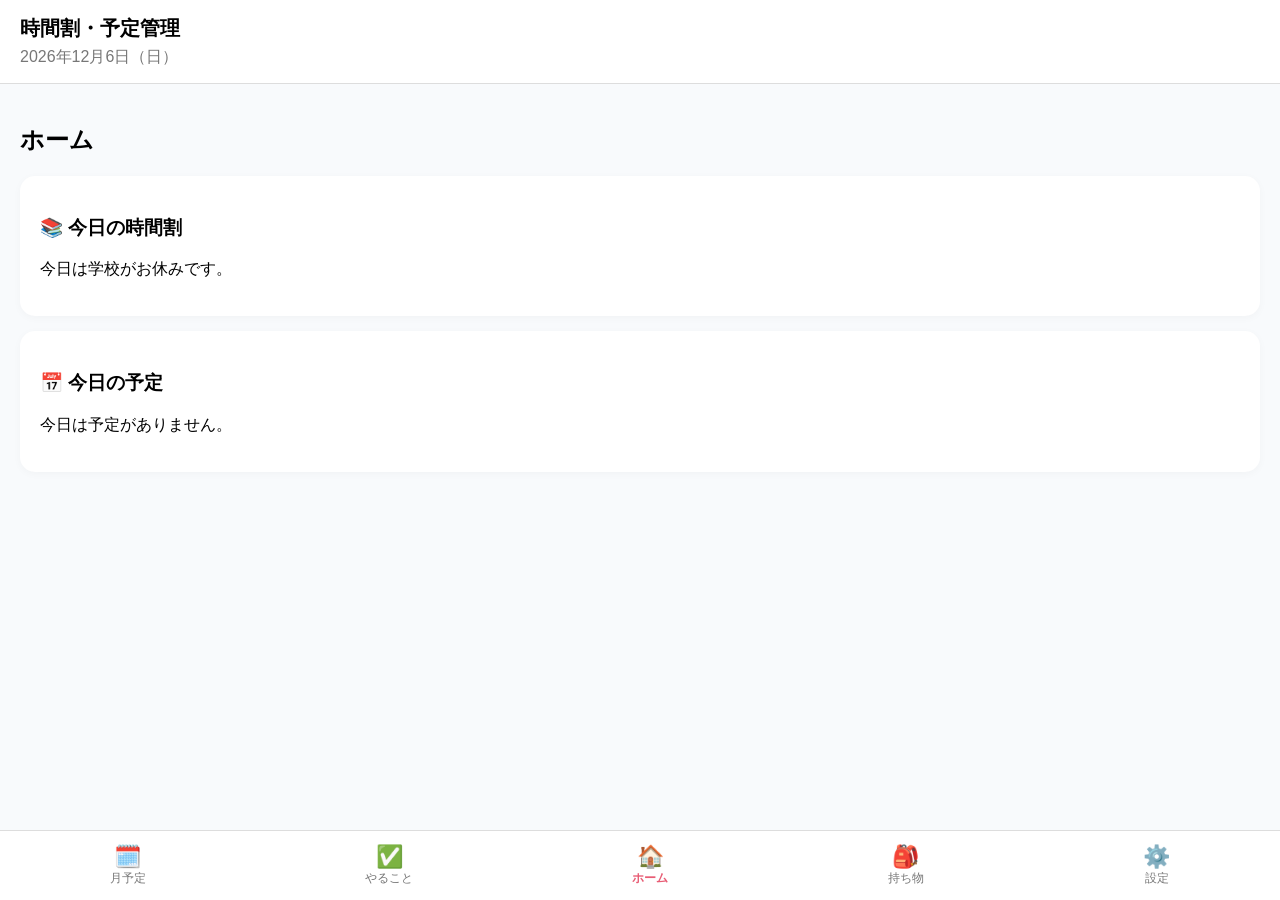
==== index.html @ 7155343f "Update todo section with new labels and headings" ====
<!DOCTYPE html>
<html lang="ja">

<head>

<meta charset="UTF-8">

<meta
    name="viewport"
    content="width=device-width, initial-scale=1.0">

<title>時間割・予定管理</title>

<style>

/* =========================
   基本
========================= */

* {
    box-sizing: border-box;
}

body {
    margin: 0;
    font-family:
        Arial,
        "Hiragino Kaku Gothic ProN",
        "Yu Gothic",
        sans-serif;

    background: #f8fafc;

    padding-bottom: 80px;
}


/* =========================
   ヘッダー
========================= */

header {

    background: white;

    padding: 15px 20px;

    border-bottom: 1px solid #ddd;

}

header h1 {

    margin: 0;

    font-size: 20px;

}

#today {

    margin-top: 5px;

    color: #777;

}


/* =========================
   ページ
========================= */

.page {

    display: none;

    padding: 20px;

}

.page.active {

    display: block;

}


/* =========================
   カード
========================= */

.card {

    background: white;

    padding: 20px;

    margin-bottom: 15px;

    border-radius: 15px;

    box-shadow:
        0 2px 8px rgba(0,0,0,0.03);

}


/* =========================
   入力
========================= */

label {

    display: block;

    margin-bottom: 15px;

}

input,
select {

    width: 100%;

    padding: 12px;

    margin-top: 7px;

    border:
        1px solid #ccc;

    border-radius: 10px;

    font-size: 16px;

    background: white;

}


/* =========================
   ボタン
========================= */

.save-button {

    width: 100%;

    padding: 12px;

    border: none;

    border-radius: 10px;

    background: #e85d75;

    color: white;

    font-size: 16px;

    cursor: pointer;

}

.save-button:active {

    transform: scale(0.98);

}


.cancel-button {

    width: 100%;

    padding: 12px;

    margin-top: 10px;

    border: none;

    border-radius: 10px;

    background: #eee;

    cursor: pointer;

    font-size: 16px;

}


/* =========================
   メッセージ
========================= */

.message {

    text-align: center;

    color: #e85d75;

    margin-top: 10px;

}


/* =========================
   下部ナビ
========================= */

.bottom-nav {

    position: fixed;

    bottom: 0;

    left: 0;

    right: 0;

    height: 70px;

    background: white;

    border-top: 1px solid #ddd;

    display: flex;

    justify-content: space-around;

    align-items: center;

    z-index: 100;

}


.nav-button {

    border: none;

    background: none;

    padding: 8px;

    cursor: pointer;

    color: #777;

    display: flex;

    flex-direction: column;

    align-items: center;

    font-size: 12px;

}


.nav-icon {

    font-size: 22px;

}


.nav-button.active {

    color: #e85d75;

    font-weight: bold;

}


/* =========================
   時間割
========================= */

.timetable-row {

    display: flex;

    align-items: center;

    padding: 12px 0;

    border-bottom:
        1px solid #eee;

}

.period {

    width: 90px;

    font-weight: bold;

}

.subject {

    flex: 1;

}


/* =========================
   持ち物
========================= */

.belonging-item {

    display: flex;

    align-items: center;

    gap: 10px;

    padding: 8px 0;

}

.belonging-item input {

    width: 20px;

    height: 20px;

    margin: 0;

}


/* =========================
   月予定カレンダー
========================= */

.calendar-header {

    display: flex;

    align-items: center;

    justify-content: space-between;

    margin-bottom: 15px;

}


.calendar-header h3 {

    margin: 0;

    font-size: 20px;

}


.calendar-header button {

    border: none;

    background: #f1f5f9;

    border-radius: 10px;

    padding: 10px 14px;

    cursor: pointer;

    font-size: 16px;

}


/* カレンダー本体 */

.calendar-grid {

    display: grid;

    grid-template-columns:
        repeat(7, minmax(0, 1fr));

    gap: 5px;

    width: 100%;

}


/* 曜日 */

.calendar-week {

    text-align: center;

    font-weight: bold;

    padding: 5px;

}


/* 日付 */

.calendar-day {

    min-height: 70px;

    border: 1px solid #eee;

    border-radius: 8px;

    background: white;

    padding: 7px;

    cursor: pointer;

    overflow: hidden;

}


.calendar-day:hover {

    background: #fff1f4;

}


.calendar-day.today {

    border:
        2px solid #e85d75;

}


.calendar-day.selected {

    background: #ffe5eb;

}


.calendar-day-number {

    font-size: 14px;

    font-weight: bold;

}


/* カレンダー内予定 */

.calendar-event {

    font-size: 10px;

    margin-top: 4px;

    padding: 2px 4px;

    border-radius: 4px;

    background: #ffe5eb;

    overflow: hidden;

    white-space: nowrap;

}


/* =========================
   予定一覧
========================= */

.event-item {

    padding: 12px 0;

    border-bottom:
        1px solid #eee;

    display: flex;

    justify-content: space-between;

    gap: 10px;

}


.event-delete {

    border: none;

    background: none;

    color: #e85d75;

    cursor: pointer;

    white-space: nowrap;

}


/* =========================
   スマホ
========================= */

@media (max-width: 500px) {

    .page {

        padding: 15px;

    }

    .card {

        padding: 15px;

    }

    .calendar-day {

        min-height: 60px;

    }

    .calendar-event {

        font-size: 9px;

    }

}
    /* =========================
   やること
========================= */

.todo-item {

    display: flex;

    align-items: center;

    gap: 10px;

    padding: 12px 0;

    border-bottom: 1px solid #eee;

}


.todo-checkbox {

    width: 20px !important;

    height: 20px;

    margin: 0 !important;

    flex-shrink: 0;

}


.todo-content {

    flex: 1;

}


.todo-title {

    font-size: 16px;

}


.todo-date {

    margin-top: 4px;

    font-size: 12px;

    color: #777;

}


.todo-delete {

    border: none;

    background: none;

    color: #e85d75;

    cursor: pointer;

    font-size: 14px;

}


.todo-completed {

    text-decoration: line-through;

    color: #999;

}
    /* =========================
   ホームの予定・やること
========================= */

.home-list-item {

    padding: 10px 0;

    border-bottom: 1px solid #eee;

}


.home-list-item:last-child {

    border-bottom: none;

}


.home-list-time {

    font-size: 13px;

    color: #777;

    margin-bottom: 3px;

}


.home-todo {

    display: flex;

    align-items: center;

    gap: 10px;

    padding: 10px 0;

    border-bottom: 1px solid #eee;

}


.home-todo-checkbox {

    width: 20px !important;

    height: 20px;

    margin: 0 !important;

}


.home-more {

    margin-top: 10px;

    text-align: center;

    color: #e85d75;

    font-size: 13px;

}

</style>

</head>


<body>


<!-- =========================
     ヘッダー
========================= -->

<header>

    <h1>時間割・予定管理</h1>

    <div id="today"></div>

</header>



<!-- =========================
     月予定
========================= -->

<section
    id="monthly"
    class="page">

    <h2>月予定</h2>


    <div class="card">

        <div class="calendar-header">

            <button id="prevMonth">
                ◀
            </button>

            <h3 id="calendarTitle"></h3>

            <button id="nextMonth">
                ▶
            </button>

        </div>


        <!-- ここだけがカレンダー本体 -->

        <div
            id="calendarGrid"
            class="calendar-grid">
        </div>

    </div>


    <!-- 選択した日の予定 -->

    <div class="card">

        <h3 id="selectedDateTitle">
            日付を選択してください
        </h3>

        <div id="eventList">

            <p>
                予定はありません。
            </p>

        </div>


        <button
            id="addEvent"
            class="save-button">

            ＋ 予定を追加

        </button>

    </div>


    <!-- 予定追加フォーム -->

    <div
        id="eventForm"
        class="card"
        style="display:none;">

        <h3>
            予定を追加
        </h3>


        <label>

            予定の種類

            <select id="eventType">

                <option value="部活動">
                    部活動
                </option>

                <option value="学校行事">
                    学校行事
                </option>

                <option value="旅行">
                    旅行
                </option>

                <option value="その他">
                    その他
                </option>

            </select>

        </label>


        <label>

            日付

            <input
                id="eventDate"
                type="date">

        </label>


        <label>

            時間

            <input
                id="eventTime"
                type="time">

        </label>


        <label>

            予定

            <input
                id="eventTitle"
                type="text"
                placeholder="例：部活動">

        </label>


        <button
            id="saveEvent"
            class="save-button">

            保存

        </button>


        <button
            id="cancelEvent"
            class="cancel-button">

            キャンセル

        </button>


        <p
            id="eventMessage"
            class="message">
        </p>

    </div>

</section>



<!-- =========================
     やること
========================= -->

<section
    id="todo"
    class="page">

    <h2>やること</h2>


    <!-- =========================
         やること追加
    ========================= -->

    <div class="card">

        <h3>新しいやること</h3>


        <label>

            やること

            <input
                id="todoTitle"
                type="text"
                placeholder="例：数学の宿題">

        </label>


        <label>

            期限

            <input
                id="todoDate"
                type="date">

        </label>


        <!-- 優先度 -->

        <label>

            優先度

            <select id="todoPriority">

                <option value="低">
                    低
                </option>

                <option
                    value="普通"
                    selected>

                    普通

                </option>

                <option value="高">

                    高

                </option>

            </select>

        </label>


        <button
            id="addTodo"
            class="save-button">

            ＋ やることを追加

        </button>

    </div>



    <!-- =========================
         未完了
    ========================= -->

    <div class="card">

        <h3>📌 やること</h3>

        <div id="todoList">

            <p>
                やることはありません。
            </p>

        </div>

    </div>



    <!-- =========================
         完了
    ========================= -->

    <div class="card">

        <h3>✅ 完了したやること</h3>

        <div id="completedTodoList">

            <p>
                完了したやることはありません。
            </p>

        </div>

    </div>

</section>


<!-- =========================
     ホーム
========================= -->

<section
    id="home"
    class="page active">

    <h2>ホーム</h2>


    <!-- =========================
         今日の時間割
    ========================= -->

    <div class="card">

        <h3>📚 今日の時間割</h3>

        <div id="todayTimetable">

            時間割を読み込んでいます...

        </div>

    </div>


    <!-- =========================
         今日の予定
    ========================= -->

    <div class="card">

        <h3>📅 今日の予定</h3>

        <div id="todayEvents">

            予定を読み込んでいます...

        </div>

    </div>




    </div>

</section>


<!-- =========================
     持ち物
========================= -->

<section
    id="belongings"
    class="page">

    <h2>持ち物</h2>


    <div class="card">

        <h3>
            今日の持ち物
        </h3>

        <div id="todayBelongings">

            持ち物を読み込んでいます...

        </div>

    </div>


    <div class="card">

        <h3>
            特別な持ち物
        </h3>

        <div id="specialBelongings">

            特別な持ち物はありません。

        </div>


        <button
            id="addSpecialBelonging"
            class="save-button">

            ＋ 特別な持ち物を追加

        </button>

    </div>

</section>



<!-- =========================
     設定
========================= -->

<section
    id="settings"
    class="page">

    <h2>設定</h2>


    <!-- 基本情報 -->

    <div class="card">

        <h3>
            基本情報
        </h3>


        <label>

            名前・ニックネーム

            <input
                id="userName"
                type="text"
                placeholder="例：ゆうな">

        </label>


        <label>

            学年

            <select id="userGrade">

                <option value="">
                    選択してください
                </option>

                <option value="中学1年">
                    中学1年
                </option>

                <option value="中学2年">
                    中学2年
                </option>

                <option value="中学3年">
                    中学3年
                </option>

                <option value="高校1年">
                    高校1年
                </option>

                <option value="高校2年">
                    高校2年
                </option>

                <option value="高校3年">
                    高校3年
                </option>

            </select>

        </label>


        <button
            id="saveSettings"
            class="save-button">

            保存

        </button>


        <p
            id="saveMessage"
            class="message">
        </p>

    </div>



    <!-- 時間割設定 -->

    <div class="card">

        <h3>
            時間割設定
        </h3>

        <div id="timetableSettings"></div>


        <button
            id="saveTimetable"
            class="save-button">

            時間割を保存

        </button>


        <p
            id="timetableMessage"
            class="message">
        </p>

    </div>



    <!-- 持ち物設定 -->

    <div class="card">

        <h3>
            教科ごとの持ち物
        </h3>

        <div id="belongingsSettings"></div>


        <button
            id="saveBelongings"
            class="save-button">

            持ち物を保存

        </button>


        <p
            id="belongingsMessage"
            class="message">
        </p>

    </div>

</section>



<!-- =========================
     下部ナビ
========================= -->

<nav class="bottom-nav">


    <button
        class="nav-button"
        onclick="showPage('monthly', this)">

        <span class="nav-icon">
            🗓️
        </span>

        <span>
            月予定
        </span>

    </button>


    <button
        class="nav-button"
        onclick="showPage('todo', this)">

        <span class="nav-icon">
            ✅
        </span>

        <span>
            やること
        </span>

    </button>


    <button
        class="nav-button active"
        onclick="showPage('home', this)">

        <span class="nav-icon">
            🏠
        </span>

        <span>
            ホーム
        </span>

    </button>


    <button
        class="nav-button"
        onclick="showPage('belongings', this)">

        <span class="nav-icon">
            🎒
        </span>

        <span>
            持ち物
        </span>

    </button>


    <button
        class="nav-button"
        onclick="showPage('settings', this)">

        <span class="nav-icon">
            ⚙️
        </span>

        <span>
            設定
        </span>

    </button>

</nav>



<script>

/* =====================================================
   基本
===================================================== */

function showToday() {

    const today = new Date();

    const days = [
        "日",
        "月",
        "火",
        "水",
        "木",
        "金",
        "土"
    ];

    document
        .getElementById("today")
        .textContent =
        today.getFullYear() +
        "年" +
        (today.getMonth() + 1) +
        "月" +
        today.getDate() +
        "日（" +
        days[today.getDay()] +
        "）";

}

showToday();



/* =====================================================
   ページ切り替え
===================================================== */

function showPage(pageId, button) {

    document
        .querySelectorAll(".page")
        .forEach(function(page) {

            page.classList.remove("active");

        });


    const page =
        document.getElementById(pageId);

    if (page) {

        page.classList.add("active");

    }


    document
        .querySelectorAll(".nav-button")
        .forEach(function(btn) {

            btn.classList.remove("active");

        });


    if (button) {

        button.classList.add("active");

    }


    /* 月予定を開いたとき */

    if (pageId === "monthly") {

        renderCalendar();

    }


    /* 持ち物を開いたとき */

    if (pageId === "belongings") {

        showTodayBelongings();

        showSpecialBelongings();

    }

}



/* =====================================================
   IndexedDB
===================================================== */

const DB_NAME =
    "ScheduleApp";

const DB_VERSION =
    1;

const STORE_NAME =
    "settings";

let db = null;


const request =
    indexedDB.open(
        DB_NAME,
        DB_VERSION
    );


request.onupgradeneeded =
    function(event) {

        db =
            event.target.result;


        if (
            !db.objectStoreNames.contains(
                STORE_NAME
            )
        ) {

            db.createObjectStore(
                STORE_NAME,
                {
                    keyPath: "id"
                }
            );

        }

    };


request.onsuccess =
function(event) {

    db =
        event.target.result;

    console.log(
        "IndexedDB接続成功"
    );

    loadSettings();

    loadTimetable();

    loadBelongings();

    showTodayTimetable();

    showTodayBelongings();

    showTodayEvents();

    showTodayTodos();

};


request.onerror =
    function(event) {

        console.error(
            "IndexedDBエラー",
            event.target.error
        );

    };



/* =====================================================
   設定
===================================================== */

document
    .getElementById("saveSettings")
    .addEventListener(
        "click",
        saveSettings
    );


function saveSettings() {

    if (!db) {

        alert(
            "データベースを準備しています。"
        );

        return;

    }


    const data = {

        id: "user",

        name:
            document
                .getElementById("userName")
                .value,

        grade:
            document
                .getElementById("userGrade")
                .value

    };


    const transaction =
        db.transaction(
            STORE_NAME,
            "readwrite"
        );


    transaction
        .objectStore(STORE_NAME)
        .put(data);


    transaction.oncomplete =
        function() {

            document
                .getElementById("saveMessage")
                .textContent =
                "✓ 保存しました";

        };

}


function loadSettings() {

    if (!db) return;


    const request =
        db.transaction(
            STORE_NAME,
            "readonly"
        )
        .objectStore(STORE_NAME)
        .get("user");


    request.onsuccess =
        function() {

            const data =
                request.result;


            if (!data) return;


            document
                .getElementById("userName")
                .value =
                data.name || "";


            document
                .getElementById("userGrade")
                .value =
                data.grade || "";

        };

}



/* =====================================================
   時間割
===================================================== */

const subjects = [

    "国語",
    "数学",
    "英語",
    "理科",
    "社会",
    "体育",
    "音楽",
    "美術",
    "技術・家庭",
    "その他"

];


const weekdays = [

    "月曜日",
    "火曜日",
    "水曜日",
    "木曜日",
    "金曜日"

];


const periods = 6;



/* 時間割入力欄 */

function createTimetableSettings() {

    const container =
        document.getElementById(
            "timetableSettings"
        );


    container.innerHTML = "";


    weekdays.forEach(
        function(day, dayIndex) {

            const title =
                document.createElement("h4");

            title.textContent =
                day;

            container.appendChild(title);


            for (
                let period = 1;
                period <= periods;
                period++
            ) {

                const label =
                    document.createElement(
                        "label"
                    );


                label.textContent =
                    period +
                    "時間目";


                const select =
                    document.createElement(
                        "select"
                    );


                select.id =
                    "timetable-" +
                    dayIndex +
                    "-" +
                    period;


                const empty =
                    document.createElement(
                        "option"
                    );


                empty.value = "";

                empty.textContent =
                    "選択してください";


                select.appendChild(
                    empty
                );


                subjects.forEach(
                    function(subject) {

                        const option =
                            document.createElement(
                                "option"
                            );

                        option.value =
                            subject;

                        option.textContent =
                            subject;

                        select.appendChild(
                            option
                        );

                    }
                );


                label.appendChild(select);

                container.appendChild(label);

            }

        }
    );

}


createTimetableSettings();



/* 時間割保存 */

document
    .getElementById("saveTimetable")
    .addEventListener(
        "click",
        saveTimetable
    );


function saveTimetable() {

    if (!db) {

        alert(
            "データベースを準備しています。"
        );

        return;

    }


    const timetable = {};


    weekdays.forEach(
        function(day, dayIndex) {

            timetable[day] = [];


            for (
                let period = 1;
                period <= periods;
                period++
            ) {

                const select =
                    document.getElementById(
                        "timetable-" +
                        dayIndex +
                        "-" +
                        period
                    );


                timetable[day].push(
                    select.value
                );

            }

        }
    );


    const transaction =
        db.transaction(
            STORE_NAME,
            "readwrite"
        );


    transaction
        .objectStore(STORE_NAME)
        .put({

            id: "timetable",

            timetable:
                timetable

        });


    transaction.oncomplete =
        function() {

            document
                .getElementById(
                    "timetableMessage"
                )
                .textContent =
                "✓ 時間割を保存しました";


            showTodayTimetable();

            showTodayBelongings();

        };

}



/* 時間割読み込み */

function loadTimetable() {

    if (!db) return;


    const request =
        db.transaction(
            STORE_NAME,
            "readonly"
        )
        .objectStore(STORE_NAME)
        .get("timetable");


    request.onsuccess =
        function() {

            const data =
                request.result;


            if (
                !data ||
                !data.timetable
            ) {

                return;

            }


            weekdays.forEach(
                function(day, dayIndex) {

                    const dayData =
                        data.timetable[day];


                    if (!dayData) return;


                    dayData.forEach(
                        function(subject, index) {

                            const select =
                                document.getElementById(
                                    "timetable-" +
                                    dayIndex +
                                    "-" +
                                    (index + 1)
                                );


                            if (select) {

                                select.value =
                                    subject;

                            }

                        }
                    );

                }
            );

        };

}



/* =====================================================
   今日の時間割
===================================================== */

function showTodayTimetable() {

    if (!db) return;


    const container =
        document.getElementById(
            "todayTimetable"
        );


    const today =
        new Date();


    const dayNames = [

        "日曜日",
        "月曜日",
        "火曜日",
        "水曜日",
        "木曜日",
        "金曜日",
        "土曜日"

    ];


    const todayName =
        dayNames[today.getDay()];


    if (
        todayName === "土曜日" ||
        todayName === "日曜日"
    ) {

        container.innerHTML =
            "<p>今日は学校がお休みです。</p>";

        return;

    }


    const request =
        db.transaction(
            STORE_NAME,
            "readonly"
        )
        .objectStore(STORE_NAME)
        .get("timetable");


    request.onsuccess =
        function() {

            const data =
                request.result;


            if (
                !data ||
                !data.timetable ||
                !data.timetable[todayName]
            ) {

                container.innerHTML =
                    "<p>今日の時間割が登録されていません。</p>";

                return;

            }


            container.innerHTML = "";


            data.timetable[todayName]
                .forEach(
                    function(subject, index) {

                        const row =
                            document.createElement(
                                "div"
                            );


                        row.className =
                            "timetable-row";


                        const period =
                            document.createElement(
                                "div"
                            );


                        period.className =
                            "period";


                        period.textContent =
                            (index + 1) +
                            "時間目";


                        const subjectElement =
                            document.createElement(
                                "div"
                            );


                        subjectElement.className =
                            "subject";


                        subjectElement.textContent =
                            subject ||
                            "未登録";


                        row.appendChild(
                            period
                        );

                        row.appendChild(
                            subjectElement
                        );


                        container.appendChild(
                            row
                        );

                    }
                );

        };

}



/* =====================================================
   教科ごとの持ち物
===================================================== */

function createBelongingsSettings() {

    const container =
        document.getElementById(
            "belongingsSettings"
        );


    container.innerHTML = "";


    subjects.forEach(
        function(subject) {

            const label =
                document.createElement(
                    "label"
                );


            label.textContent =
                subject +
                "の持ち物";


            const input =
                document.createElement(
                    "input"
                );


            input.type =
                "text";


            input.id =
                "belongings-" +
                subject;


            input.placeholder =
                "例：教科書、ノート";


            label.appendChild(input);


            container.appendChild(
                label
            );

        }
    );

}


createBelongingsSettings();



/* 持ち物保存 */

document
    .getElementById("saveBelongings")
    .addEventListener(
        "click",
        saveBelongings
    );


function saveBelongings() {

    if (!db) {

        alert(
            "データベースを準備しています。"
        );

        return;

    }


    const belongings = {};


    subjects.forEach(
        function(subject) {

            belongings[subject] =
                document
                    .getElementById(
                        "belongings-" +
                        subject
                    )
                    .value;

        }
    );


    const transaction =
        db.transaction(
            STORE_NAME,
            "readwrite"
        );


    transaction
        .objectStore(STORE_NAME)
        .put({

            id: "belongings",

            belongings:
                belongings

        });


    transaction.oncomplete =
        function() {

            document
                .getElementById(
                    "belongingsMessage"
                )
                .textContent =
                "✓ 持ち物を保存しました";


            showTodayBelongings();

        };

}



/* 持ち物読み込み */

function loadBelongings() {

    if (!db) return;


    const request =
        db.transaction(
            STORE_NAME,
            "readonly"
        )
        .objectStore(STORE_NAME)
        .get("belongings");


    request.onsuccess =
        function() {

            const data =
                request.result;


            if (
                !data ||
                !data.belongings
            ) {

                return;

            }


            subjects.forEach(
                function(subject) {

                    const input =
                        document.getElementById(
                            "belongings-" +
                            subject
                        );


                    if (input) {

                        input.value =
                            data.belongings[
                                subject
                            ] || "";

                    }

                }
            );

        };

}



/* =====================================================
   今日の持ち物
===================================================== */

function showTodayBelongings() {

    if (!db) return;


    const container =
        document.getElementById(
            "todayBelongings"
        );


    const today =
        new Date();


    const dayNames = [

        "日曜日",
        "月曜日",
        "火曜日",
        "水曜日",
        "木曜日",
        "金曜日",
        "土曜日"

    ];


    const todayName =
        dayNames[today.getDay()];


    if (
        todayName === "土曜日" ||
        todayName === "日曜日"
    ) {

        container.innerHTML =
            "<p>今日は学校がお休みです。</p>";

        return;

    }


    const transaction =
        db.transaction(
            STORE_NAME,
            "readonly"
        );


    const store =
        transaction.objectStore(
            STORE_NAME
        );


    const timetableRequest =
        store.get("timetable");


    const belongingsRequest =
        store.get("belongings");


    timetableRequest.onsuccess =
        function() {

            belongingsRequest.onsuccess =
                function() {

                    const timetableData =
                        timetableRequest.result;


                    const belongingsData =
                        belongingsRequest.result;


                    if (
                        !timetableData ||
                        !timetableData.timetable
                    ) {

                        container.innerHTML =
                            "<p>時間割が登録されていません。</p>";

                        return;

                    }


                    if (
                        !belongingsData ||
                        !belongingsData.belongings
                    ) {

                        container.innerHTML =
                            "<p>教科ごとの持ち物が登録されていません。</p>";

                        return;

                    }


                    const todayTimetable =
                        timetableData
                            .timetable[todayName];


                    if (!todayTimetable) {

                        container.innerHTML =
                            "<p>今日の時間割がありません。</p>";

                        return;

                    }


                    container.innerHTML = "";


                    let hasItems = false;


                    todayTimetable.forEach(
                        function(subject, index) {

                            if (!subject) return;


                            const items =
                                belongingsData
                                    .belongings[
                                        subject
                                    ];


                            if (!items) return;


                            const itemList =
                                items
                                    .split(/[,、]/)
                                    .map(
                                        function(item) {
                                            return item.trim();
                                        }
                                    )
                                    .filter(
                                        function(item) {
                                            return item !== "";
                                        }
                                    );


                            if (
                                itemList.length === 0
                            ) {

                                return;

                            }


                            hasItems = true;


                            const title =
                                document.createElement(
                                    "h4"
                                );


                            title.textContent =
                                (index + 1) +
                                "時間目　" +
                                subject;


                            container.appendChild(
                                title
                            );


                            itemList.forEach(
                                function(item) {

                                    const row =
                                        document.createElement(
                                            "label"
                                        );


                                    row.className =
                                        "belonging-item";


                                    const checkbox =
                                        document.createElement(
                                            "input"
                                        );


                                    checkbox.type =
                                        "checkbox";


                                    const text =
                                        document.createElement(
                                            "span"
                                        );


                                    text.textContent =
                                        item;


                                    row.appendChild(
                                        checkbox
                                    );

                                    row.appendChild(
                                        text
                                    );


                                    container.appendChild(
                                        row
                                    );

                                }
                            );

                        }
                    );


                    if (!hasItems) {

                        container.innerHTML =
                            "<p>今日必要な持ち物は登録されていません。</p>";

                    }

                };

        };

}



/* =====================================================
   特別な持ち物
===================================================== */

document
    .getElementById(
        "addSpecialBelonging"
    )
    .addEventListener(
        "click",
        function() {

            const item =
                prompt(
                    "追加する持ち物を入力してください。"
                );


            if (item === null) return;


            const text =
                item.trim();


            if (!text) {

                alert(
                    "持ち物を入力してください。"
                );

                return;

            }


            addSpecialBelonging(text);

        }
    );


function addSpecialBelonging(item) {

    if (!db) return;


    const transaction =
        db.transaction(
            STORE_NAME,
            "readwrite"
        );


    const store =
        transaction.objectStore(
            STORE_NAME
        );


    const request =
        store.get(
            "specialBelongings"
        );


    request.onsuccess =
        function() {

            const data =
                request.result;


            let items = [];


            if (
                data &&
                Array.isArray(data.items)
            ) {

                items =
                    data.items;

            }


            items.push(item);


            store.put({

                id:
                    "specialBelongings",

                items:
                    items

            });


            transaction.oncomplete =
                function() {

                    showSpecialBelongings();

                };

        };

}


function showSpecialBelongings() {

    if (!db) return;


    const container =
        document.getElementById(
            "specialBelongings"
        );


    const request =
        db.transaction(
            STORE_NAME,
            "readonly"
        )
        .objectStore(STORE_NAME)
        .get("specialBelongings");


    request.onsuccess =
        function() {

            const data =
                request.result;


            container.innerHTML = "";


            if (
                !data ||
                !Array.isArray(data.items) ||
                data.items.length === 0
            ) {

                container.innerHTML =
                    "<p>特別な持ち物はありません。</p>";

                return;

            }


            data.items.forEach(
                function(item, index) {

                    const row =
                        document.createElement(
                            "div"
                        );


                    row.className =
                        "event-item";


                    const label =
                        document.createElement(
                            "label"
                        );


                    label.style.display =
                        "flex";


                    label.style.alignItems =
                        "center";


                    label.style.gap =
                        "10px";


                    label.style.margin =
                        "0";


                    const checkbox =
                        document.createElement(
                            "input"
                        );


                    checkbox.type =
                        "checkbox";


                    checkbox.style.width =
                        "20px";


                    checkbox.style.height =
                        "20px";


                    const text =
                        document.createElement(
                            "span"
                        );


                    text.textContent =
                        item;


                    label.appendChild(
                        checkbox
                    );


                    label.appendChild(
                        text
                    );


                    const deleteButton =
                        document.createElement(
                            "button"
                        );


                    deleteButton.textContent =
                        "削除";


                    deleteButton.className =
                        "event-delete";


                    deleteButton.onclick =
                        function() {

                            deleteSpecialBelonging(
                                index
                            );

                        };


                    row.appendChild(
                        label
                    );


                    row.appendChild(
                        deleteButton
                    );


                    container.appendChild(
                        row
                    );

                }
            );

        };

}


function deleteSpecialBelonging(index) {

    if (!db) return;


    const transaction =
        db.transaction(
            STORE_NAME,
            "readwrite"
        );


    const store =
        transaction.objectStore(
            STORE_NAME
        );


    const request =
        store.get(
            "specialBelongings"
        );


    request.onsuccess =
        function() {

            const data =
                request.result;


            if (!data) return;


            data.items.splice(
                index,
                1
            );


            store.put(data);


            transaction.oncomplete =
                function() {

                    showSpecialBelongings();

                };

        };

}



/* =====================================================
   月予定カレンダー
===================================================== */

let calendarDate =
    new Date();

let selectedDate =
    null;



/* カレンダー描画 */

function renderCalendar() {

    const calendar =
        document.getElementById(
            "calendarGrid"
        );


    const title =
        document.getElementById(
            "calendarTitle"
        );


    if (
        !calendar ||
        !title
    ) {

        return;

    }


    const year =
        calendarDate.getFullYear();


    const month =
        calendarDate.getMonth();


    title.textContent =
        year +
        "年" +
        (month + 1) +
        "月";


    calendar.innerHTML = "";


    const weekNames = [

        "日",
        "月",
        "火",
        "水",
        "木",
        "金",
        "土"

    ];


    weekNames.forEach(
        function(day) {

            const element =
                document.createElement(
                    "div"
                );


            element.className =
                "calendar-week";


            element.textContent =
                day;


            calendar.appendChild(
                element
            );

        }
    );


    const firstDay =
        new Date(
            year,
            month,
            1
        ).getDay();


    const lastDate =
        new Date(
            year,
            month + 1,
            0
        ).getDate();


    /* 月初の空白 */

    for (
        let i = 0;
        i < firstDay;
        i++
    ) {

        calendar.appendChild(
            document.createElement(
                "div"
            )
        );

    }


    /* 日付 */

    for (
        let day = 1;
        day <= lastDate;
        day++
    ) {

        const cell =
            document.createElement(
                "div"
            );


        cell.className =
            "calendar-day";


        const number =
            document.createElement(
                "div"
            );


        number.className =
            "calendar-day-number";


        number.textContent =
            day;


        cell.appendChild(
            number
        );


        const dateString =
            year +
            "-" +
            String(
                month + 1
            ).padStart(2, "0") +
            "-" +
            String(day)
                .padStart(2, "0");


        const today =
            new Date();


        const todayString =
            today.getFullYear() +
            "-" +
            String(
                today.getMonth() + 1
            ).padStart(2, "0") +
            "-" +
            String(
                today.getDate()
            ).padStart(2, "0");


        if (
            dateString ===
            todayString
        ) {

            cell.classList.add(
                "today"
            );

        }


        if (
            dateString ===
            selectedDate
        ) {

            cell.classList.add(
                "selected"
            );

        }


        cell.addEventListener(
            "click",
            function() {

                selectCalendarDate(
                    dateString
                );

            }
        );


        calendar.appendChild(
            cell
        );


        showCalendarEvents(
            dateString,
            cell
        );

    }

}



/* 日付選択 */

function selectCalendarDate(
    dateString
) {

    selectedDate =
        dateString;


    document
        .getElementById(
            "selectedDateTitle"
        )
        .textContent =
        dateString +
        "の予定";


    document
        .getElementById(
            "eventDate"
        )
        .value =
        dateString;


    renderCalendar();


    showEvents(
        dateString
    );

}



/* カレンダー内の予定 */

function showCalendarEvents(
    dateString,
    cell
) {

    if (!db) return;


    const request =
        db.transaction(
            STORE_NAME,
            "readonly"
        )
        .objectStore(STORE_NAME)
        .get("calendarEvents");


    request.onsuccess =
        function() {

            const data =
                request.result;


            if (
                !data ||
                !Array.isArray(data.events)
            ) {

                return;

            }


            data.events
                .filter(
                    function(event) {

                        return (
                            event.date ===
                            dateString
                        );

                    }
                )
                .forEach(
                    function(event) {

                        const element =
                            document.createElement(
                                "div"
                            );


                        element.className =
                            "calendar-event";


                        element.textContent =
                            event.title;


                        cell.appendChild(
                            element
                        );

                    }
                );

        };

}



/* 選択日の予定 */

function showEvents(
    dateString
) {

    const list =
        document.getElementById(
            "eventList"
        );


    if (!db) return;


    const request =
        db.transaction(
            STORE_NAME,
            "readonly"
        )
        .objectStore(STORE_NAME)
        .get("calendarEvents");


    request.onsuccess =
        function() {

            const data =
                request.result;


            list.innerHTML = "";


            if (
                !data ||
                !Array.isArray(data.events)
            ) {

                list.innerHTML =
                    "<p>予定はありません。</p>";

                return;

            }


            const events =
                data.events.filter(
                    function(event) {

                        return (
                            event.date ===
                            dateString
                        );

                    }
                );


            if (
                events.length === 0
            ) {

                list.innerHTML =
                    "<p>予定はありません。</p>";

                return;

            }


            events
                .sort(
                    function(a, b) {

                        return a.time
                            .localeCompare(
                                b.time
                            );

                    }
                )
                .forEach(
                    function(event) {

                        const item =
                            document.createElement(
                                "div"
                            );


                        item.className =
                            "event-item";


                        const text =
                            document.createElement(
                                "span"
                            );


                        text.textContent =
                            event.time +
                            "　" +
                            event.type +
                            "　" +
                            event.title;


                        const deleteButton =
                            document.createElement(
                                "button"
                            );


                        deleteButton.className =
                            "event-delete";


                        deleteButton.textContent =
                            "削除";


                        deleteButton.onclick =
                            function() {

                                deleteCalendarEvent(
                                    event.id
                                );

                            };


                        item.appendChild(
                            text
                        );


                        item.appendChild(
                            deleteButton
                        );


                        list.appendChild(
                            item
                        );

                    }
                );

        };

}



/* =====================================================
   予定追加
===================================================== */

document
    .getElementById("addEvent")
    .addEventListener(
        "click",
        function() {

            document
                .getElementById(
                    "eventForm"
                )
                .style.display =
                "block";


            if (selectedDate) {

                document
                    .getElementById(
                        "eventDate"
                    )
                    .value =
                    selectedDate;

            }

        }
    );



/* キャンセル */

document
    .getElementById("cancelEvent")
    .addEventListener(
        "click",
        function() {

            document
                .getElementById(
                    "eventForm"
                )
                .style.display =
                "none";

        }
    );



/* 保存 */

document
    .getElementById("saveEvent")
    .addEventListener(
        "click",
        saveCalendarEvent
    );


function saveCalendarEvent() {

    if (!db) {

        alert(
            "データベースを準備しています。"
        );

        return;

    }


    const date =
        document
            .getElementById(
                "eventDate"
            )
            .value;


    const time =
        document
            .getElementById(
                "eventTime"
            )
            .value;


    const type =
        document
            .getElementById(
                "eventType"
            )
            .value;


    const title =
        document
            .getElementById(
                "eventTitle"
            )
            .value
            .trim();


    if (!date) {

        alert(
            "日付を選択してください。"
        );

        return;

    }


    if (!title) {

        alert(
            "予定を入力してください。"
        );

        return;

    }


    const transaction =
        db.transaction(
            STORE_NAME,
            "readwrite"
        );


    const store =
        transaction.objectStore(
            STORE_NAME
        );


    const request =
        store.get(
            "calendarEvents"
        );


    request.onsuccess =
        function() {

            const data =
                request.result;


            let events = [];


            if (
                data &&
                Array.isArray(data.events)
            ) {

                events =
                    data.events;

            }


            events.push({

                id:
                    Date.now(),

                date:
                    date,

                time:
                    time ||
                    "時間未設定",

                type:
                    type,

                title:
                    title

            });


            store.put({

                id:
                    "calendarEvents",

                events:
                    events

            });


            transaction.oncomplete =
                function() {

                    selectedDate =
                        date;


                    document
                        .getElementById(
                            "eventForm"
                        )
                        .style.display =
                        "none";


                    document
                        .getElementById(
                            "eventTitle"
                        )
                        .value =
                        "";


                    document
                        .getElementById(
                            "eventTime"
                        )
                        .value =
                        "";


                    renderCalendar();


                    showEvents(
                        date
                    );

                };

        };

}



/* =====================================================
   予定削除
===================================================== */

function deleteCalendarEvent(
    eventId
) {

    if (!db) return;


    const transaction =
        db.transaction(
            STORE_NAME,
            "readwrite"
        );


    const store =
        transaction.objectStore(
            STORE_NAME
        );


    const request =
        store.get(
            "calendarEvents"
        );


    request.onsuccess =
        function() {

            const data =
                request.result;


            if (
                !data ||
                !Array.isArray(data.events)
            ) {

                return;

            }


            data.events =
                data.events.filter(
                    function(event) {

                        return (
                            event.id !==
                            eventId
                        );

                    }
                );


            store.put(
                data
            );


            transaction.oncomplete =
                function() {

                    renderCalendar();


                    if (selectedDate) {

                        showEvents(
                            selectedDate
                        );

                    }

                };

        };

}



/* =====================================================
   月移動
===================================================== */

document
    .getElementById("prevMonth")
    .addEventListener(
        "click",
        function() {

            calendarDate.setMonth(
                calendarDate.getMonth() - 1
            );


            renderCalendar();

        }
    );


document
    .getElementById("nextMonth")
    .addEventListener(
        "click",
        function() {

            calendarDate.setMonth(
                calendarDate.getMonth() + 1
            );


            renderCalendar();

        }
    );



/* =====================================================
   初期設定
===================================================== */

document
    .getElementById(
        "eventDate"
    )
    .valueAsDate =
    new Date();
/* =========================
   やること
========================= */


/* =========================
   やること追加ボタン
========================= */

document
    .getElementById("addTodo")
    .addEventListener(
        "click",
        addTodo
    );


/* =========================
   やることを追加
========================= */

function addTodo() {

    if (!db) {

        alert(
            "データベースを準備しています。少し待ってください。"
        );

        return;

    }


    const title =
        document
            .getElementById("todoTitle")
            .value
            .trim();


    const date =
        document
            .getElementById("todoDate")
            .value;


    /* やることが空の場合 */

    if (!title) {

        alert(
            "やることを入力してください。"
        );

        return;

    }


    const transaction =
        db.transaction(
            "settings",
            "readwrite"
        );


    const store =
        transaction.objectStore(
            "settings"
        );


    const request =
        store.get("todos");


    request.onsuccess =
        function() {

            const data =
                request.result;


            let todos = [];


            if (
                data &&
                Array.isArray(data.todos)
            ) {

                todos =
                    data.todos;

            }


            /* 新しいやること */

            todos.push({

                id:
                    Date.now(),

                title:
                    title,

                date:
                    date || "",

                completed:
                    false

            });


            store.put({

                id:
                    "todos",

                todos:
                    todos

            });


            transaction.oncomplete =
                function() {

                    /* 入力欄を空にする */

                    document
                        .getElementById(
                            "todoTitle"
                        )
                        .value =
                        "";


                    document
                        .getElementById(
                            "todoDate"
                        )
                        .value =
                        "";


                    /* 再表示 */

                    showTodos();

                };

        };

}


/* =========================
   やることを表示
========================= */

function showTodos() {

    if (!db) {
        return;
    }


    const todoList =
        document.getElementById(
            "todoList"
        );


    const completedList =
        document.getElementById(
            "completedTodoList"
        );


    if (
        !todoList ||
        !completedList
    ) {

        return;

    }


    const transaction =
        db.transaction(
            "settings",
            "readonly"
        );


    const store =
        transaction.objectStore(
            "settings"
        );


    const request =
        store.get("todos");


    request.onsuccess =
        function() {

            const data =
                request.result;


            /* 一度空にする */

            todoList.innerHTML = "";

            completedList.innerHTML = "";


            /* データがない場合 */

            if (
                !data ||
                !Array.isArray(data.todos) ||
                data.todos.length === 0
            ) {

                todoList.innerHTML =
                    "<p>やることはありません。</p>";

                completedList.innerHTML =
                    "<p>完了したやることはありません。</p>";

                return;

            }


            /* 未完了 */

            const incompleteTodos =
                data.todos.filter(
                    function(todo) {

                        return !todo.completed;

                    }
                );


            /* 完了 */

            const completedTodos =
                data.todos.filter(
                    function(todo) {

                        return todo.completed;

                    }
                );


            /* 未完了がない場合 */

            if (
                incompleteTodos.length === 0
            ) {

                todoList.innerHTML =
                    "<p>やることはありません。</p>";

            }


            /* 未完了を表示 */

            incompleteTodos.forEach(
                function(todo) {

                    createTodoElement(
                        todo,
                        todoList
                    );

                }
            );


            /* 完了がない場合 */

            if (
                completedTodos.length === 0
            ) {

                completedList.innerHTML =
                    "<p>完了したやることはありません。</p>";

            }


            /* 完了を表示 */

            completedTodos.forEach(
                function(todo) {

                    createTodoElement(
                        todo,
                        completedList
                    );

                }
            );

        };

}


/* =========================
   やること1件を作成
========================= */

function createTodoElement(
    todo,
    container
) {

    const row =
        document.createElement(
            "div"
        );


    row.className =
        "todo-item";


    /* チェックボックス */

    const checkbox =
        document.createElement(
            "input"
        );


    checkbox.type =
        "checkbox";


    checkbox.className =
        "todo-checkbox";


    checkbox.checked =
        todo.completed;


    checkbox.addEventListener(
        "change",
        function() {

            toggleTodo(
                todo.id
            );

        }
    );


    /* 内容 */

    const content =
        document.createElement(
            "div"
        );


    content.className =
        "todo-content";


    /* タイトル */

    const title =
        document.createElement(
            "div"
        );


    title.className =
        "todo-title";


    title.textContent =
        todo.title;


    if (todo.completed) {

        title.classList.add(
            "todo-completed"
        );

    }


    content.appendChild(
        title
    );


    /* 期限 */

    if (todo.date) {

        const date =
            document.createElement(
                "div"
            );


        date.className =
            "todo-date";


        date.textContent =
            "期限：" +
            formatTodoDate(
                todo.date
            );


        content.appendChild(
            date
        );

    }


    /* 削除 */

    const deleteButton =
        document.createElement(
            "button"
        );


    deleteButton.className =
        "todo-delete";


    deleteButton.textContent =
        "削除";


    deleteButton.addEventListener(
        "click",
        function() {

            deleteTodo(
                todo.id
            );

        }
    );


    row.appendChild(
        checkbox
    );


    row.appendChild(
        content
    );


    row.appendChild(
        deleteButton
    );


    container.appendChild(
        row
    );

}


/* =========================
   日付表示
========================= */

function formatTodoDate(
    dateString
) {

    if (!dateString) {
        return "";
    }


    const parts =
        dateString.split("-");


    return (
        parts[0] +
        "年" +
        Number(parts[1]) +
        "月" +
        Number(parts[2]) +
        "日"
    );

}


/* =========================
   完了・未完了を変更
========================= */

function toggleTodo(
    todoId
) {

    if (!db) {
        return;
    }


    const transaction =
        db.transaction(
            "settings",
            "readwrite"
        );


    const store =
        transaction.objectStore(
            "settings"
        );


    const request =
        store.get("todos");


    request.onsuccess =
        function() {

            const data =
                request.result;


            if (
                !data ||
                !Array.isArray(data.todos)
            ) {

                return;

            }


            const todo =
                data.todos.find(
                    function(item) {

                        return (
                            item.id ===
                            todoId
                        );

                    }
                );


            if (!todo) {
                return;
            }


            todo.completed =
                !todo.completed;


            store.put({

                id:
                    "todos",

                todos:
                    data.todos

            });


            transaction.oncomplete =
                function() {

                    showTodos();

                };

        };

}


/* =========================
   やることを削除
========================= */

function deleteTodo(
    todoId
) {

    if (!db) {
        return;
    }


    const result =
        confirm(
            "このやることを削除しますか？"
        );


    if (!result) {
        return;
    }


    const transaction =
        db.transaction(
            "settings",
            "readwrite"
        );


    const store =
        transaction.objectStore(
            "settings"
        );


    const request =
        store.get("todos");


    request.onsuccess =
        function() {

            const data =
                request.result;


            if (
                !data ||
                !Array.isArray(data.todos)
            ) {

                return;

            }


            data.todos =
                data.todos.filter(
                    function(todo) {

                        return (
                            todo.id !==
                            todoId
                        );

                    }
                );


            store.put({

                id:
                    "todos",

                todos:
                    data.todos

            });


            transaction.oncomplete =
                function() {

                    showTodos();

                };

        };

}


/* =========================
   IndexedDB接続後に表示
========================= */

if (db) {

    showTodos();

}
    /* =========================
   ホーム：今日の予定
========================= */

function showTodayEvents() {

    if (!db) {
        return;
    }


    const container =
        document.getElementById(
            "todayEvents"
        );


    if (!container) {
        return;
    }


    const today =
        new Date();


    const todayString =
        today.getFullYear() +
        "-" +
        String(
            today.getMonth() + 1
        ).padStart(2, "0") +
        "-" +
        String(
            today.getDate()
        ).padStart(2, "0");


    const transaction =
        db.transaction(
            "settings",
            "readonly"
        );


    const store =
        transaction.objectStore(
            "settings"
        );


    const request =
        store.get(
            "calendarEvents"
        );


    request.onsuccess =
        function() {

            const data =
                request.result;


            container.innerHTML = "";


            if (
                !data ||
                !Array.isArray(data.events)
            ) {

                container.innerHTML =
                    "<p>今日は予定がありません。</p>";

                return;

            }


            const events =
                data.events
                    .filter(
                        function(event) {

                            return (
                                event.date ===
                                todayString
                            );

                        }
                    )
                    .sort(
                        function(a, b) {

                            return (
                                a.time || ""
                            ).localeCompare(
                                b.time || ""
                            );

                        }
                    );


            if (
                events.length === 0
            ) {

                container.innerHTML =
                    "<p>今日は予定がありません。</p>";

                return;

            }


            events.forEach(
                function(event) {

                    const item =
                        document.createElement(
                            "div"
                        );


                    item.className =
                        "home-list-item";


                    const time =
                        document.createElement(
                            "div"
                        );


                    time.className =
                        "home-list-time";


                    time.textContent =
                        event.time || "時間未設定";


                    const title =
                        document.createElement(
                            "div"
                        );


                    title.textContent =
                        event.type +
                        "　" +
                        event.title;


                    item.appendChild(
                        time
                    );


                    item.appendChild(
                        title
                    );


                    container.appendChild(
                        item
                    );

                }
            );

        };

}
    /* =========================
   ホーム：今日のやること
========================= */

function showTodayTodos() {

    if (!db) {
        return;
    }


    const container =
        document.getElementById(
            "todayTodos"
        );


    if (!container) {
        return;
    }


    const transaction =
        db.transaction(
            "settings",
            "readonly"
        );


    const store =
        transaction.objectStore(
            "settings"
        );


    const request =
        store.get(
            "todos"
        );


    request.onsuccess =
        function() {

            const data =
                request.result;


            container.innerHTML = "";


            if (
                !data ||
                !Array.isArray(data.todos)
            ) {

                container.innerHTML =
                    "<p>やることはありません。</p>";

                return;

            }


            /* 未完了だけ表示 */

            const todos =
                data.todos.filter(
                    function(todo) {

                        return !todo.completed;

                    }
                );


            if (
                todos.length === 0
            ) {

                container.innerHTML =
                    "<p>未完了のやることはありません。</p>";

                return;

            }


            todos.forEach(
                function(todo) {

                    const row =
                        document.createElement(
                            "div"
                        );


                    row.className =
                        "home-todo";


                    const checkbox =
                        document.createElement(
                            "input"
                        );


                    checkbox.type =
                        "checkbox";


                    checkbox.className =
                        "home-todo-checkbox";


                    checkbox.addEventListener(
                        "change",
                        function() {

                            toggleTodo(
                                todo.id
                            );


                            showTodayTodos();

                        }
                    );


                    const content =
                        document.createElement(
                            "div"
                        );


                    content.style.flex =
                        "1";


                    const title =
                        document.createElement(
                            "div"
                        );


                    title.textContent =
                        todo.title;


                    content.appendChild(
                        title
                    );


                    /* 期限がある場合 */

                    if (todo.date) {

                        const date =
                            document.createElement(
                                "div"
                            );


                        date.className =
                            "home-list-time";


                        date.textContent =
                            "期限：" +
                            formatTodoDate(
                                todo.date
                            );


                        content.appendChild(
                            date
                        );

                    }


                    row.appendChild(
                        checkbox
                    );


                    row.appendChild(
                        content
                    );


                    container.appendChild(
                        row
                    );

                }
            );

        };

}

</script>

</body>

</html>
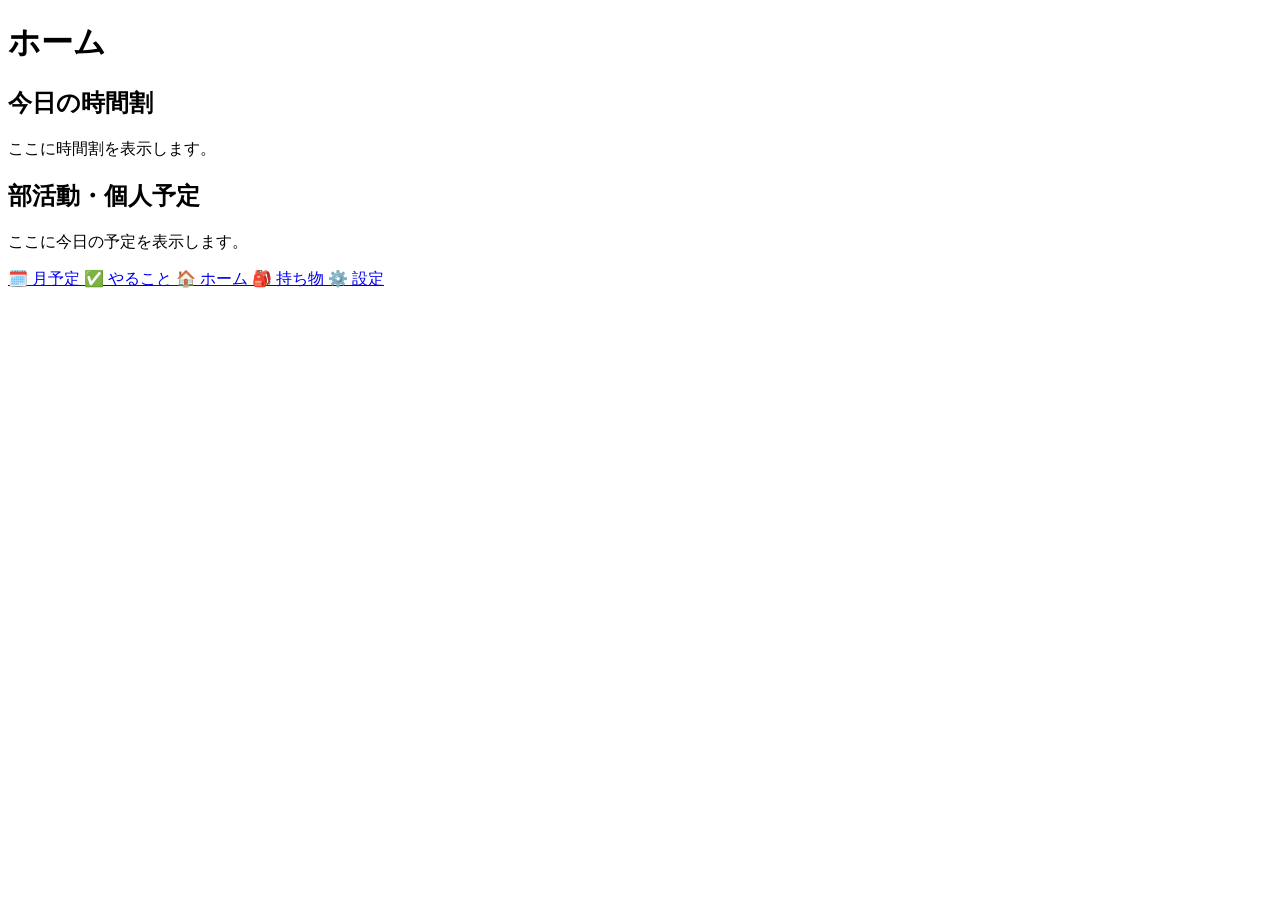
==== commit 13e88cea: "Update index.html" ====
--- a/index.html
+++ b/index.html
@@ -2,4911 +2,86 @@
 <html lang="ja">
 
 <head>
+  <meta charset="UTF-8">
 
-<meta charset="UTF-8">
+  <!-- スマートフォンでも画面幅に合わせる -->
+  <meta name="viewport" content="width=device-width, initial-scale=1.0">
 
-<meta
-    name="viewport"
-    content="width=device-width, initial-scale=1.0">
+  <title>ホーム | 学校生活管理アプリ</title>
 
-<title>時間割・予定管理</title>
-
-<style>
-
-/* =========================
-   基本
-========================= */
-
-* {
-    box-sizing: border-box;
-}
-
-body {
-    margin: 0;
-    font-family:
-        Arial,
-        "Hiragino Kaku Gothic ProN",
-        "Yu Gothic",
-        sans-serif;
-
-    background: #f8fafc;
-
-    padding-bottom: 80px;
-}
-
-
-/* =========================
-   ヘッダー
-========================= */
-
-header {
-
-    background: white;
-
-    padding: 15px 20px;
-
-    border-bottom: 1px solid #ddd;
-
-}
-
-header h1 {
-
-    margin: 0;
-
-    font-size: 20px;
-
-}
-
-#today {
-
-    margin-top: 5px;
-
-    color: #777;
-
-}
-
-
-/* =========================
-   ページ
-========================= */
-
-.page {
-
-    display: none;
-
-    padding: 20px;
-
-}
-
-.page.active {
-
-    display: block;
-
-}
-
-
-/* =========================
-   カード
-========================= */
-
-.card {
-
-    background: white;
-
-    padding: 20px;
-
-    margin-bottom: 15px;
-
-    border-radius: 15px;
-
-    box-shadow:
-        0 2px 8px rgba(0,0,0,0.03);
-
-}
-
-
-/* =========================
-   入力
-========================= */
-
-label {
-
-    display: block;
-
-    margin-bottom: 15px;
-
-}
-
-input,
-select {
-
-    width: 100%;
-
-    padding: 12px;
-
-    margin-top: 7px;
-
-    border:
-        1px solid #ccc;
-
-    border-radius: 10px;
-
-    font-size: 16px;
-
-    background: white;
-
-}
-
-
-/* =========================
-   ボタン
-========================= */
-
-.save-button {
-
-    width: 100%;
-
-    padding: 12px;
-
-    border: none;
-
-    border-radius: 10px;
-
-    background: #e85d75;
-
-    color: white;
-
-    font-size: 16px;
-
-    cursor: pointer;
-
-}
-
-.save-button:active {
-
-    transform: scale(0.98);
-
-}
-
-
-.cancel-button {
-
-    width: 100%;
-
-    padding: 12px;
-
-    margin-top: 10px;
-
-    border: none;
-
-    border-radius: 10px;
-
-    background: #eee;
-
-    cursor: pointer;
-
-    font-size: 16px;
-
-}
-
-
-/* =========================
-   メッセージ
-========================= */
-
-.message {
-
-    text-align: center;
-
-    color: #e85d75;
-
-    margin-top: 10px;
-
-}
-
-
-/* =========================
-   下部ナビ
-========================= */
-
-.bottom-nav {
-
-    position: fixed;
-
-    bottom: 0;
-
-    left: 0;
-
-    right: 0;
-
-    height: 70px;
-
-    background: white;
-
-    border-top: 1px solid #ddd;
-
-    display: flex;
-
-    justify-content: space-around;
-
-    align-items: center;
-
-    z-index: 100;
-
-}
-
-
-.nav-button {
-
-    border: none;
-
-    background: none;
-
-    padding: 8px;
-
-    cursor: pointer;
-
-    color: #777;
-
-    display: flex;
-
-    flex-direction: column;
-
-    align-items: center;
-
-    font-size: 12px;
-
-}
-
-
-.nav-icon {
-
-    font-size: 22px;
-
-}
-
-
-.nav-button.active {
-
-    color: #e85d75;
-
-    font-weight: bold;
-
-}
-
-
-/* =========================
-   時間割
-========================= */
-
-.timetable-row {
-
-    display: flex;
-
-    align-items: center;
-
-    padding: 12px 0;
-
-    border-bottom:
-        1px solid #eee;
-
-}
-
-.period {
-
-    width: 90px;
-
-    font-weight: bold;
-
-}
-
-.subject {
-
-    flex: 1;
-
-}
-
-
-/* =========================
-   持ち物
-========================= */
-
-.belonging-item {
-
-    display: flex;
-
-    align-items: center;
-
-    gap: 10px;
-
-    padding: 8px 0;
-
-}
-
-.belonging-item input {
-
-    width: 20px;
-
-    height: 20px;
-
-    margin: 0;
-
-}
-
-
-/* =========================
-   月予定カレンダー
-========================= */
-
-.calendar-header {
-
-    display: flex;
-
-    align-items: center;
-
-    justify-content: space-between;
-
-    margin-bottom: 15px;
-
-}
-
-
-.calendar-header h3 {
-
-    margin: 0;
-
-    font-size: 20px;
-
-}
-
-
-.calendar-header button {
-
-    border: none;
-
-    background: #f1f5f9;
-
-    border-radius: 10px;
-
-    padding: 10px 14px;
-
-    cursor: pointer;
-
-    font-size: 16px;
-
-}
-
-
-/* カレンダー本体 */
-
-.calendar-grid {
-
-    display: grid;
-
-    grid-template-columns:
-        repeat(7, minmax(0, 1fr));
-
-    gap: 5px;
-
-    width: 100%;
-
-}
-
-
-/* 曜日 */
-
-.calendar-week {
-
-    text-align: center;
-
-    font-weight: bold;
-
-    padding: 5px;
-
-}
-
-
-/* 日付 */
-
-.calendar-day {
-
-    min-height: 70px;
-
-    border: 1px solid #eee;
-
-    border-radius: 8px;
-
-    background: white;
-
-    padding: 7px;
-
-    cursor: pointer;
-
-    overflow: hidden;
-
-}
-
-
-.calendar-day:hover {
-
-    background: #fff1f4;
-
-}
-
-
-.calendar-day.today {
-
-    border:
-        2px solid #e85d75;
-
-}
-
-
-.calendar-day.selected {
-
-    background: #ffe5eb;
-
-}
-
-
-.calendar-day-number {
-
-    font-size: 14px;
-
-    font-weight: bold;
-
-}
-
-
-/* カレンダー内予定 */
-
-.calendar-event {
-
-    font-size: 10px;
-
-    margin-top: 4px;
-
-    padding: 2px 4px;
-
-    border-radius: 4px;
-
-    background: #ffe5eb;
-
-    overflow: hidden;
-
-    white-space: nowrap;
-
-}
-
-
-/* =========================
-   予定一覧
-========================= */
-
-.event-item {
-
-    padding: 12px 0;
-
-    border-bottom:
-        1px solid #eee;
-
-    display: flex;
-
-    justify-content: space-between;
-
-    gap: 10px;
-
-}
-
-
-.event-delete {
-
-    border: none;
-
-    background: none;
-
-    color: #e85d75;
-
-    cursor: pointer;
-
-    white-space: nowrap;
-
-}
-
-
-/* =========================
-   スマホ
-========================= */
-
-@media (max-width: 500px) {
-
-    .page {
-
-        padding: 15px;
-
-    }
-
-    .card {
-
-        padding: 15px;
-
-    }
-
-    .calendar-day {
-
-        min-height: 60px;
-
-    }
-
-    .calendar-event {
-
-        font-size: 9px;
-
-    }
-
-}
-    /* =========================
-   やること
-========================= */
-
-.todo-item {
-
-    display: flex;
-
-    align-items: center;
-
-    gap: 10px;
-
-    padding: 12px 0;
-
-    border-bottom: 1px solid #eee;
-
-}
-
-
-.todo-checkbox {
-
-    width: 20px !important;
-
-    height: 20px;
-
-    margin: 0 !important;
-
-    flex-shrink: 0;
-
-}
-
-
-.todo-content {
-
-    flex: 1;
-
-}
-
-
-.todo-title {
-
-    font-size: 16px;
-
-}
-
-
-.todo-date {
-
-    margin-top: 4px;
-
-    font-size: 12px;
-
-    color: #777;
-
-}
-
-
-.todo-delete {
-
-    border: none;
-
-    background: none;
-
-    color: #e85d75;
-
-    cursor: pointer;
-
-    font-size: 14px;
-
-}
-
-
-.todo-completed {
-
-    text-decoration: line-through;
-
-    color: #999;
-
-}
-    /* =========================
-   ホームの予定・やること
-========================= */
-
-.home-list-item {
-
-    padding: 10px 0;
-
-    border-bottom: 1px solid #eee;
-
-}
-
-
-.home-list-item:last-child {
-
-    border-bottom: none;
-
-}
-
-
-.home-list-time {
-
-    font-size: 13px;
-
-    color: #777;
-
-    margin-bottom: 3px;
-
-}
-
-
-.home-todo {
-
-    display: flex;
-
-    align-items: center;
-
-    gap: 10px;
-
-    padding: 10px 0;
-
-    border-bottom: 1px solid #eee;
-
-}
-
-
-.home-todo-checkbox {
-
-    width: 20px !important;
-
-    height: 20px;
-
-    margin: 0 !important;
-
-}
-
-
-.home-more {
-
-    margin-top: 10px;
-
-    text-align: center;
-
-    color: #e85d75;
-
-    font-size: 13px;
-
-}
-
-</style>
-
+  <!-- 共通CSSを読み込む -->
+  <link rel="stylesheet" href="css/common.css">
 </head>
-
 
 <body>
 
+  <!-- メインコンテンツ -->
+  <main class="page">
 
-<!-- =========================
-     ヘッダー
-========================= -->
+    <!-- ページ上部 -->
+    <header class="page-header">
+      <h1>ホーム</h1>
 
-<header>
-
-    <h1>時間割・予定管理</h1>
-
-    <div id="today"></div>
-
-</header>
+      <!-- JavaScriptによって今日の日付が入る -->
+      <p class="today"></p>
+    </header>
 
 
+    <!-- 今日の時間割 -->
+    <section class="card">
+      <h2>今日の時間割</h2>
 
-<!-- =========================
-     月予定
-========================= -->
-
-<section
-    id="monthly"
-    class="page">
-
-    <h2>月予定</h2>
+      <p>ここに時間割を表示します。</p>
+    </section>
 
 
-    <div class="card">
+    <!-- 部活動・個人予定 -->
+    <section class="card">
+      <h2>部活動・個人予定</h2>
 
-        <div class="calendar-header">
+      <p>ここに今日の予定を表示します。</p>
+    </section>
 
-            <button id="prevMonth">
-                ◀
-            </button>
-
-            <h3 id="calendarTitle"></h3>
-
-            <button id="nextMonth">
-                ▶
-            </button>
-
-        </div>
+  </main>
 
 
-        <!-- ここだけがカレンダー本体 -->
+  <!-- 下部ナビゲーション -->
+  <nav class="bottom-nav">
 
-        <div
-            id="calendarGrid"
-            class="calendar-grid">
-        </div>
+    <div class="nav-inner">
+
+      <a class="nav-link" href="calendar.html">
+        <span class="icon">🗓️</span>
+        <span>月予定</span>
+      </a>
+
+      <a class="nav-link" href="todo.html">
+        <span class="icon">✅</span>
+        <span>やること</span>
+      </a>
+
+      <a class="nav-link" href="index.html">
+        <span class="icon">🏠</span>
+        <span>ホーム</span>
+      </a>
+
+      <a class="nav-link" href="belongings.html">
+        <span class="icon">🎒</span>
+        <span>持ち物</span>
+      </a>
+
+      <a class="nav-link" href="settings.html">
+        <span class="icon">⚙️</span>
+        <span>設定</span>
+      </a>
 
     </div>
 
-
-    <!-- 選択した日の予定 -->
-
-    <div class="card">
-
-        <h3 id="selectedDateTitle">
-            日付を選択してください
-        </h3>
-
-        <div id="eventList">
-
-            <p>
-                予定はありません。
-            </p>
-
-        </div>
+  </nav>
 
 
-        <button
-            id="addEvent"
-            class="save-button">
-
-            ＋ 予定を追加
-
-        </button>
-
-    </div>
-
-
-    <!-- 予定追加フォーム -->
-
-    <div
-        id="eventForm"
-        class="card"
-        style="display:none;">
-
-        <h3>
-            予定を追加
-        </h3>
-
-
-        <label>
-
-            予定の種類
-
-            <select id="eventType">
-
-                <option value="部活動">
-                    部活動
-                </option>
-
-                <option value="学校行事">
-                    学校行事
-                </option>
-
-                <option value="旅行">
-                    旅行
-                </option>
-
-                <option value="その他">
-                    その他
-                </option>
-
-            </select>
-
-        </label>
-
-
-        <label>
-
-            日付
-
-            <input
-                id="eventDate"
-                type="date">
-
-        </label>
-
-
-        <label>
-
-            時間
-
-            <input
-                id="eventTime"
-                type="time">
-
-        </label>
-
-
-        <label>
-
-            予定
-
-            <input
-                id="eventTitle"
-                type="text"
-                placeholder="例：部活動">
-
-        </label>
-
-
-        <button
-            id="saveEvent"
-            class="save-button">
-
-            保存
-
-        </button>
-
-
-        <button
-            id="cancelEvent"
-            class="cancel-button">
-
-            キャンセル
-
-        </button>
-
-
-        <p
-            id="eventMessage"
-            class="message">
-        </p>
-
-    </div>
-
-</section>
-
-
-
-<!-- =========================
-     やること
-========================= -->
-
-<section
-    id="todo"
-    class="page">
-
-    <h2>やること</h2>
-
-
-    <!-- =========================
-         やること追加
-    ========================= -->
-
-    <div class="card">
-
-        <h3>新しいやること</h3>
-
-
-        <label>
-
-            やること
-
-            <input
-                id="todoTitle"
-                type="text"
-                placeholder="例：数学の宿題">
-
-        </label>
-
-
-        <label>
-
-            期限
-
-            <input
-                id="todoDate"
-                type="date">
-
-        </label>
-
-
-        <!-- 優先度 -->
-
-        <label>
-
-            優先度
-
-            <select id="todoPriority">
-
-                <option value="低">
-                    低
-                </option>
-
-                <option
-                    value="普通"
-                    selected>
-
-                    普通
-
-                </option>
-
-                <option value="高">
-
-                    高
-
-                </option>
-
-            </select>
-
-        </label>
-
-
-        <button
-            id="addTodo"
-            class="save-button">
-
-            ＋ やることを追加
-
-        </button>
-
-    </div>
-
-
-
-    <!-- =========================
-         未完了
-    ========================= -->
-
-    <div class="card">
-
-        <h3>📌 やること</h3>
-
-        <div id="todoList">
-
-            <p>
-                やることはありません。
-            </p>
-
-        </div>
-
-    </div>
-
-
-
-    <!-- =========================
-         完了
-    ========================= -->
-
-    <div class="card">
-
-        <h3>✅ 完了したやること</h3>
-
-        <div id="completedTodoList">
-
-            <p>
-                完了したやることはありません。
-            </p>
-
-        </div>
-
-    </div>
-
-</section>
-
-
-<!-- =========================
-     ホーム
-========================= -->
-
-<section
-    id="home"
-    class="page active">
-
-    <h2>ホーム</h2>
-
-
-    <!-- =========================
-         今日の時間割
-    ========================= -->
-
-    <div class="card">
-
-        <h3>📚 今日の時間割</h3>
-
-        <div id="todayTimetable">
-
-            時間割を読み込んでいます...
-
-        </div>
-
-    </div>
-
-
-    <!-- =========================
-         今日の予定
-    ========================= -->
-
-    <div class="card">
-
-        <h3>📅 今日の予定</h3>
-
-        <div id="todayEvents">
-
-            予定を読み込んでいます...
-
-        </div>
-
-    </div>
-
-
-
-
-    </div>
-
-</section>
-
-
-<!-- =========================
-     持ち物
-========================= -->
-
-<section
-    id="belongings"
-    class="page">
-
-    <h2>持ち物</h2>
-
-
-    <div class="card">
-
-        <h3>
-            今日の持ち物
-        </h3>
-
-        <div id="todayBelongings">
-
-            持ち物を読み込んでいます...
-
-        </div>
-
-    </div>
-
-
-    <div class="card">
-
-        <h3>
-            特別な持ち物
-        </h3>
-
-        <div id="specialBelongings">
-
-            特別な持ち物はありません。
-
-        </div>
-
-
-        <button
-            id="addSpecialBelonging"
-            class="save-button">
-
-            ＋ 特別な持ち物を追加
-
-        </button>
-
-    </div>
-
-</section>
-
-
-
-<!-- =========================
-     設定
-========================= -->
-
-<section
-    id="settings"
-    class="page">
-
-    <h2>設定</h2>
-
-
-    <!-- 基本情報 -->
-
-    <div class="card">
-
-        <h3>
-            基本情報
-        </h3>
-
-
-        <label>
-
-            名前・ニックネーム
-
-            <input
-                id="userName"
-                type="text"
-                placeholder="例：ゆうな">
-
-        </label>
-
-
-        <label>
-
-            学年
-
-            <select id="userGrade">
-
-                <option value="">
-                    選択してください
-                </option>
-
-                <option value="中学1年">
-                    中学1年
-                </option>
-
-                <option value="中学2年">
-                    中学2年
-                </option>
-
-                <option value="中学3年">
-                    中学3年
-                </option>
-
-                <option value="高校1年">
-                    高校1年
-                </option>
-
-                <option value="高校2年">
-                    高校2年
-                </option>
-
-                <option value="高校3年">
-                    高校3年
-                </option>
-
-            </select>
-
-        </label>
-
-
-        <button
-            id="saveSettings"
-            class="save-button">
-
-            保存
-
-        </button>
-
-
-        <p
-            id="saveMessage"
-            class="message">
-        </p>
-
-    </div>
-
-
-
-    <!-- 時間割設定 -->
-
-    <div class="card">
-
-        <h3>
-            時間割設定
-        </h3>
-
-        <div id="timetableSettings"></div>
-
-
-        <button
-            id="saveTimetable"
-            class="save-button">
-
-            時間割を保存
-
-        </button>
-
-
-        <p
-            id="timetableMessage"
-            class="message">
-        </p>
-
-    </div>
-
-
-
-    <!-- 持ち物設定 -->
-
-    <div class="card">
-
-        <h3>
-            教科ごとの持ち物
-        </h3>
-
-        <div id="belongingsSettings"></div>
-
-
-        <button
-            id="saveBelongings"
-            class="save-button">
-
-            持ち物を保存
-
-        </button>
-
-
-        <p
-            id="belongingsMessage"
-            class="message">
-        </p>
-
-    </div>
-
-</section>
-
-
-
-<!-- =========================
-     下部ナビ
-========================= -->
-
-<nav class="bottom-nav">
-
-
-    <button
-        class="nav-button"
-        onclick="showPage('monthly', this)">
-
-        <span class="nav-icon">
-            🗓️
-        </span>
-
-        <span>
-            月予定
-        </span>
-
-    </button>
-
-
-    <button
-        class="nav-button"
-        onclick="showPage('todo', this)">
-
-        <span class="nav-icon">
-            ✅
-        </span>
-
-        <span>
-            やること
-        </span>
-
-    </button>
-
-
-    <button
-        class="nav-button active"
-        onclick="showPage('home', this)">
-
-        <span class="nav-icon">
-            🏠
-        </span>
-
-        <span>
-            ホーム
-        </span>
-
-    </button>
-
-
-    <button
-        class="nav-button"
-        onclick="showPage('belongings', this)">
-
-        <span class="nav-icon">
-            🎒
-        </span>
-
-        <span>
-            持ち物
-        </span>
-
-    </button>
-
-
-    <button
-        class="nav-button"
-        onclick="showPage('settings', this)">
-
-        <span class="nav-icon">
-            ⚙️
-        </span>
-
-        <span>
-            設定
-        </span>
-
-    </button>
-
-</nav>
-
-
-
-<script>
-
-/* =====================================================
-   基本
-===================================================== */
-
-function showToday() {
-
-    const today = new Date();
-
-    const days = [
-        "日",
-        "月",
-        "火",
-        "水",
-        "木",
-        "金",
-        "土"
-    ];
-
-    document
-        .getElementById("today")
-        .textContent =
-        today.getFullYear() +
-        "年" +
-        (today.getMonth() + 1) +
-        "月" +
-        today.getDate() +
-        "日（" +
-        days[today.getDay()] +
-        "）";
-
-}
-
-showToday();
-
-
-
-/* =====================================================
-   ページ切り替え
-===================================================== */
-
-function showPage(pageId, button) {
-
-    document
-        .querySelectorAll(".page")
-        .forEach(function(page) {
-
-            page.classList.remove("active");
-
-        });
-
-
-    const page =
-        document.getElementById(pageId);
-
-    if (page) {
-
-        page.classList.add("active");
-
-    }
-
-
-    document
-        .querySelectorAll(".nav-button")
-        .forEach(function(btn) {
-
-            btn.classList.remove("active");
-
-        });
-
-
-    if (button) {
-
-        button.classList.add("active");
-
-    }
-
-
-    /* 月予定を開いたとき */
-
-    if (pageId === "monthly") {
-
-        renderCalendar();
-
-    }
-
-
-    /* 持ち物を開いたとき */
-
-    if (pageId === "belongings") {
-
-        showTodayBelongings();
-
-        showSpecialBelongings();
-
-    }
-
-}
-
-
-
-/* =====================================================
-   IndexedDB
-===================================================== */
-
-const DB_NAME =
-    "ScheduleApp";
-
-const DB_VERSION =
-    1;
-
-const STORE_NAME =
-    "settings";
-
-let db = null;
-
-
-const request =
-    indexedDB.open(
-        DB_NAME,
-        DB_VERSION
-    );
-
-
-request.onupgradeneeded =
-    function(event) {
-
-        db =
-            event.target.result;
-
-
-        if (
-            !db.objectStoreNames.contains(
-                STORE_NAME
-            )
-        ) {
-
-            db.createObjectStore(
-                STORE_NAME,
-                {
-                    keyPath: "id"
-                }
-            );
-
-        }
-
-    };
-
-
-request.onsuccess =
-function(event) {
-
-    db =
-        event.target.result;
-
-    console.log(
-        "IndexedDB接続成功"
-    );
-
-    loadSettings();
-
-    loadTimetable();
-
-    loadBelongings();
-
-    showTodayTimetable();
-
-    showTodayBelongings();
-
-    showTodayEvents();
-
-    showTodayTodos();
-
-};
-
-
-request.onerror =
-    function(event) {
-
-        console.error(
-            "IndexedDBエラー",
-            event.target.error
-        );
-
-    };
-
-
-
-/* =====================================================
-   設定
-===================================================== */
-
-document
-    .getElementById("saveSettings")
-    .addEventListener(
-        "click",
-        saveSettings
-    );
-
-
-function saveSettings() {
-
-    if (!db) {
-
-        alert(
-            "データベースを準備しています。"
-        );
-
-        return;
-
-    }
-
-
-    const data = {
-
-        id: "user",
-
-        name:
-            document
-                .getElementById("userName")
-                .value,
-
-        grade:
-            document
-                .getElementById("userGrade")
-                .value
-
-    };
-
-
-    const transaction =
-        db.transaction(
-            STORE_NAME,
-            "readwrite"
-        );
-
-
-    transaction
-        .objectStore(STORE_NAME)
-        .put(data);
-
-
-    transaction.oncomplete =
-        function() {
-
-            document
-                .getElementById("saveMessage")
-                .textContent =
-                "✓ 保存しました";
-
-        };
-
-}
-
-
-function loadSettings() {
-
-    if (!db) return;
-
-
-    const request =
-        db.transaction(
-            STORE_NAME,
-            "readonly"
-        )
-        .objectStore(STORE_NAME)
-        .get("user");
-
-
-    request.onsuccess =
-        function() {
-
-            const data =
-                request.result;
-
-
-            if (!data) return;
-
-
-            document
-                .getElementById("userName")
-                .value =
-                data.name || "";
-
-
-            document
-                .getElementById("userGrade")
-                .value =
-                data.grade || "";
-
-        };
-
-}
-
-
-
-/* =====================================================
-   時間割
-===================================================== */
-
-const subjects = [
-
-    "国語",
-    "数学",
-    "英語",
-    "理科",
-    "社会",
-    "体育",
-    "音楽",
-    "美術",
-    "技術・家庭",
-    "その他"
-
-];
-
-
-const weekdays = [
-
-    "月曜日",
-    "火曜日",
-    "水曜日",
-    "木曜日",
-    "金曜日"
-
-];
-
-
-const periods = 6;
-
-
-
-/* 時間割入力欄 */
-
-function createTimetableSettings() {
-
-    const container =
-        document.getElementById(
-            "timetableSettings"
-        );
-
-
-    container.innerHTML = "";
-
-
-    weekdays.forEach(
-        function(day, dayIndex) {
-
-            const title =
-                document.createElement("h4");
-
-            title.textContent =
-                day;
-
-            container.appendChild(title);
-
-
-            for (
-                let period = 1;
-                period <= periods;
-                period++
-            ) {
-
-                const label =
-                    document.createElement(
-                        "label"
-                    );
-
-
-                label.textContent =
-                    period +
-                    "時間目";
-
-
-                const select =
-                    document.createElement(
-                        "select"
-                    );
-
-
-                select.id =
-                    "timetable-" +
-                    dayIndex +
-                    "-" +
-                    period;
-
-
-                const empty =
-                    document.createElement(
-                        "option"
-                    );
-
-
-                empty.value = "";
-
-                empty.textContent =
-                    "選択してください";
-
-
-                select.appendChild(
-                    empty
-                );
-
-
-                subjects.forEach(
-                    function(subject) {
-
-                        const option =
-                            document.createElement(
-                                "option"
-                            );
-
-                        option.value =
-                            subject;
-
-                        option.textContent =
-                            subject;
-
-                        select.appendChild(
-                            option
-                        );
-
-                    }
-                );
-
-
-                label.appendChild(select);
-
-                container.appendChild(label);
-
-            }
-
-        }
-    );
-
-}
-
-
-createTimetableSettings();
-
-
-
-/* 時間割保存 */
-
-document
-    .getElementById("saveTimetable")
-    .addEventListener(
-        "click",
-        saveTimetable
-    );
-
-
-function saveTimetable() {
-
-    if (!db) {
-
-        alert(
-            "データベースを準備しています。"
-        );
-
-        return;
-
-    }
-
-
-    const timetable = {};
-
-
-    weekdays.forEach(
-        function(day, dayIndex) {
-
-            timetable[day] = [];
-
-
-            for (
-                let period = 1;
-                period <= periods;
-                period++
-            ) {
-
-                const select =
-                    document.getElementById(
-                        "timetable-" +
-                        dayIndex +
-                        "-" +
-                        period
-                    );
-
-
-                timetable[day].push(
-                    select.value
-                );
-
-            }
-
-        }
-    );
-
-
-    const transaction =
-        db.transaction(
-            STORE_NAME,
-            "readwrite"
-        );
-
-
-    transaction
-        .objectStore(STORE_NAME)
-        .put({
-
-            id: "timetable",
-
-            timetable:
-                timetable
-
-        });
-
-
-    transaction.oncomplete =
-        function() {
-
-            document
-                .getElementById(
-                    "timetableMessage"
-                )
-                .textContent =
-                "✓ 時間割を保存しました";
-
-
-            showTodayTimetable();
-
-            showTodayBelongings();
-
-        };
-
-}
-
-
-
-/* 時間割読み込み */
-
-function loadTimetable() {
-
-    if (!db) return;
-
-
-    const request =
-        db.transaction(
-            STORE_NAME,
-            "readonly"
-        )
-        .objectStore(STORE_NAME)
-        .get("timetable");
-
-
-    request.onsuccess =
-        function() {
-
-            const data =
-                request.result;
-
-
-            if (
-                !data ||
-                !data.timetable
-            ) {
-
-                return;
-
-            }
-
-
-            weekdays.forEach(
-                function(day, dayIndex) {
-
-                    const dayData =
-                        data.timetable[day];
-
-
-                    if (!dayData) return;
-
-
-                    dayData.forEach(
-                        function(subject, index) {
-
-                            const select =
-                                document.getElementById(
-                                    "timetable-" +
-                                    dayIndex +
-                                    "-" +
-                                    (index + 1)
-                                );
-
-
-                            if (select) {
-
-                                select.value =
-                                    subject;
-
-                            }
-
-                        }
-                    );
-
-                }
-            );
-
-        };
-
-}
-
-
-
-/* =====================================================
-   今日の時間割
-===================================================== */
-
-function showTodayTimetable() {
-
-    if (!db) return;
-
-
-    const container =
-        document.getElementById(
-            "todayTimetable"
-        );
-
-
-    const today =
-        new Date();
-
-
-    const dayNames = [
-
-        "日曜日",
-        "月曜日",
-        "火曜日",
-        "水曜日",
-        "木曜日",
-        "金曜日",
-        "土曜日"
-
-    ];
-
-
-    const todayName =
-        dayNames[today.getDay()];
-
-
-    if (
-        todayName === "土曜日" ||
-        todayName === "日曜日"
-    ) {
-
-        container.innerHTML =
-            "<p>今日は学校がお休みです。</p>";
-
-        return;
-
-    }
-
-
-    const request =
-        db.transaction(
-            STORE_NAME,
-            "readonly"
-        )
-        .objectStore(STORE_NAME)
-        .get("timetable");
-
-
-    request.onsuccess =
-        function() {
-
-            const data =
-                request.result;
-
-
-            if (
-                !data ||
-                !data.timetable ||
-                !data.timetable[todayName]
-            ) {
-
-                container.innerHTML =
-                    "<p>今日の時間割が登録されていません。</p>";
-
-                return;
-
-            }
-
-
-            container.innerHTML = "";
-
-
-            data.timetable[todayName]
-                .forEach(
-                    function(subject, index) {
-
-                        const row =
-                            document.createElement(
-                                "div"
-                            );
-
-
-                        row.className =
-                            "timetable-row";
-
-
-                        const period =
-                            document.createElement(
-                                "div"
-                            );
-
-
-                        period.className =
-                            "period";
-
-
-                        period.textContent =
-                            (index + 1) +
-                            "時間目";
-
-
-                        const subjectElement =
-                            document.createElement(
-                                "div"
-                            );
-
-
-                        subjectElement.className =
-                            "subject";
-
-
-                        subjectElement.textContent =
-                            subject ||
-                            "未登録";
-
-
-                        row.appendChild(
-                            period
-                        );
-
-                        row.appendChild(
-                            subjectElement
-                        );
-
-
-                        container.appendChild(
-                            row
-                        );
-
-                    }
-                );
-
-        };
-
-}
-
-
-
-/* =====================================================
-   教科ごとの持ち物
-===================================================== */
-
-function createBelongingsSettings() {
-
-    const container =
-        document.getElementById(
-            "belongingsSettings"
-        );
-
-
-    container.innerHTML = "";
-
-
-    subjects.forEach(
-        function(subject) {
-
-            const label =
-                document.createElement(
-                    "label"
-                );
-
-
-            label.textContent =
-                subject +
-                "の持ち物";
-
-
-            const input =
-                document.createElement(
-                    "input"
-                );
-
-
-            input.type =
-                "text";
-
-
-            input.id =
-                "belongings-" +
-                subject;
-
-
-            input.placeholder =
-                "例：教科書、ノート";
-
-
-            label.appendChild(input);
-
-
-            container.appendChild(
-                label
-            );
-
-        }
-    );
-
-}
-
-
-createBelongingsSettings();
-
-
-
-/* 持ち物保存 */
-
-document
-    .getElementById("saveBelongings")
-    .addEventListener(
-        "click",
-        saveBelongings
-    );
-
-
-function saveBelongings() {
-
-    if (!db) {
-
-        alert(
-            "データベースを準備しています。"
-        );
-
-        return;
-
-    }
-
-
-    const belongings = {};
-
-
-    subjects.forEach(
-        function(subject) {
-
-            belongings[subject] =
-                document
-                    .getElementById(
-                        "belongings-" +
-                        subject
-                    )
-                    .value;
-
-        }
-    );
-
-
-    const transaction =
-        db.transaction(
-            STORE_NAME,
-            "readwrite"
-        );
-
-
-    transaction
-        .objectStore(STORE_NAME)
-        .put({
-
-            id: "belongings",
-
-            belongings:
-                belongings
-
-        });
-
-
-    transaction.oncomplete =
-        function() {
-
-            document
-                .getElementById(
-                    "belongingsMessage"
-                )
-                .textContent =
-                "✓ 持ち物を保存しました";
-
-
-            showTodayBelongings();
-
-        };
-
-}
-
-
-
-/* 持ち物読み込み */
-
-function loadBelongings() {
-
-    if (!db) return;
-
-
-    const request =
-        db.transaction(
-            STORE_NAME,
-            "readonly"
-        )
-        .objectStore(STORE_NAME)
-        .get("belongings");
-
-
-    request.onsuccess =
-        function() {
-
-            const data =
-                request.result;
-
-
-            if (
-                !data ||
-                !data.belongings
-            ) {
-
-                return;
-
-            }
-
-
-            subjects.forEach(
-                function(subject) {
-
-                    const input =
-                        document.getElementById(
-                            "belongings-" +
-                            subject
-                        );
-
-
-                    if (input) {
-
-                        input.value =
-                            data.belongings[
-                                subject
-                            ] || "";
-
-                    }
-
-                }
-            );
-
-        };
-
-}
-
-
-
-/* =====================================================
-   今日の持ち物
-===================================================== */
-
-function showTodayBelongings() {
-
-    if (!db) return;
-
-
-    const container =
-        document.getElementById(
-            "todayBelongings"
-        );
-
-
-    const today =
-        new Date();
-
-
-    const dayNames = [
-
-        "日曜日",
-        "月曜日",
-        "火曜日",
-        "水曜日",
-        "木曜日",
-        "金曜日",
-        "土曜日"
-
-    ];
-
-
-    const todayName =
-        dayNames[today.getDay()];
-
-
-    if (
-        todayName === "土曜日" ||
-        todayName === "日曜日"
-    ) {
-
-        container.innerHTML =
-            "<p>今日は学校がお休みです。</p>";
-
-        return;
-
-    }
-
-
-    const transaction =
-        db.transaction(
-            STORE_NAME,
-            "readonly"
-        );
-
-
-    const store =
-        transaction.objectStore(
-            STORE_NAME
-        );
-
-
-    const timetableRequest =
-        store.get("timetable");
-
-
-    const belongingsRequest =
-        store.get("belongings");
-
-
-    timetableRequest.onsuccess =
-        function() {
-
-            belongingsRequest.onsuccess =
-                function() {
-
-                    const timetableData =
-                        timetableRequest.result;
-
-
-                    const belongingsData =
-                        belongingsRequest.result;
-
-
-                    if (
-                        !timetableData ||
-                        !timetableData.timetable
-                    ) {
-
-                        container.innerHTML =
-                            "<p>時間割が登録されていません。</p>";
-
-                        return;
-
-                    }
-
-
-                    if (
-                        !belongingsData ||
-                        !belongingsData.belongings
-                    ) {
-
-                        container.innerHTML =
-                            "<p>教科ごとの持ち物が登録されていません。</p>";
-
-                        return;
-
-                    }
-
-
-                    const todayTimetable =
-                        timetableData
-                            .timetable[todayName];
-
-
-                    if (!todayTimetable) {
-
-                        container.innerHTML =
-                            "<p>今日の時間割がありません。</p>";
-
-                        return;
-
-                    }
-
-
-                    container.innerHTML = "";
-
-
-                    let hasItems = false;
-
-
-                    todayTimetable.forEach(
-                        function(subject, index) {
-
-                            if (!subject) return;
-
-
-                            const items =
-                                belongingsData
-                                    .belongings[
-                                        subject
-                                    ];
-
-
-                            if (!items) return;
-
-
-                            const itemList =
-                                items
-                                    .split(/[,、]/)
-                                    .map(
-                                        function(item) {
-                                            return item.trim();
-                                        }
-                                    )
-                                    .filter(
-                                        function(item) {
-                                            return item !== "";
-                                        }
-                                    );
-
-
-                            if (
-                                itemList.length === 0
-                            ) {
-
-                                return;
-
-                            }
-
-
-                            hasItems = true;
-
-
-                            const title =
-                                document.createElement(
-                                    "h4"
-                                );
-
-
-                            title.textContent =
-                                (index + 1) +
-                                "時間目　" +
-                                subject;
-
-
-                            container.appendChild(
-                                title
-                            );
-
-
-                            itemList.forEach(
-                                function(item) {
-
-                                    const row =
-                                        document.createElement(
-                                            "label"
-                                        );
-
-
-                                    row.className =
-                                        "belonging-item";
-
-
-                                    const checkbox =
-                                        document.createElement(
-                                            "input"
-                                        );
-
-
-                                    checkbox.type =
-                                        "checkbox";
-
-
-                                    const text =
-                                        document.createElement(
-                                            "span"
-                                        );
-
-
-                                    text.textContent =
-                                        item;
-
-
-                                    row.appendChild(
-                                        checkbox
-                                    );
-
-                                    row.appendChild(
-                                        text
-                                    );
-
-
-                                    container.appendChild(
-                                        row
-                                    );
-
-                                }
-                            );
-
-                        }
-                    );
-
-
-                    if (!hasItems) {
-
-                        container.innerHTML =
-                            "<p>今日必要な持ち物は登録されていません。</p>";
-
-                    }
-
-                };
-
-        };
-
-}
-
-
-
-/* =====================================================
-   特別な持ち物
-===================================================== */
-
-document
-    .getElementById(
-        "addSpecialBelonging"
-    )
-    .addEventListener(
-        "click",
-        function() {
-
-            const item =
-                prompt(
-                    "追加する持ち物を入力してください。"
-                );
-
-
-            if (item === null) return;
-
-
-            const text =
-                item.trim();
-
-
-            if (!text) {
-
-                alert(
-                    "持ち物を入力してください。"
-                );
-
-                return;
-
-            }
-
-
-            addSpecialBelonging(text);
-
-        }
-    );
-
-
-function addSpecialBelonging(item) {
-
-    if (!db) return;
-
-
-    const transaction =
-        db.transaction(
-            STORE_NAME,
-            "readwrite"
-        );
-
-
-    const store =
-        transaction.objectStore(
-            STORE_NAME
-        );
-
-
-    const request =
-        store.get(
-            "specialBelongings"
-        );
-
-
-    request.onsuccess =
-        function() {
-
-            const data =
-                request.result;
-
-
-            let items = [];
-
-
-            if (
-                data &&
-                Array.isArray(data.items)
-            ) {
-
-                items =
-                    data.items;
-
-            }
-
-
-            items.push(item);
-
-
-            store.put({
-
-                id:
-                    "specialBelongings",
-
-                items:
-                    items
-
-            });
-
-
-            transaction.oncomplete =
-                function() {
-
-                    showSpecialBelongings();
-
-                };
-
-        };
-
-}
-
-
-function showSpecialBelongings() {
-
-    if (!db) return;
-
-
-    const container =
-        document.getElementById(
-            "specialBelongings"
-        );
-
-
-    const request =
-        db.transaction(
-            STORE_NAME,
-            "readonly"
-        )
-        .objectStore(STORE_NAME)
-        .get("specialBelongings");
-
-
-    request.onsuccess =
-        function() {
-
-            const data =
-                request.result;
-
-
-            container.innerHTML = "";
-
-
-            if (
-                !data ||
-                !Array.isArray(data.items) ||
-                data.items.length === 0
-            ) {
-
-                container.innerHTML =
-                    "<p>特別な持ち物はありません。</p>";
-
-                return;
-
-            }
-
-
-            data.items.forEach(
-                function(item, index) {
-
-                    const row =
-                        document.createElement(
-                            "div"
-                        );
-
-
-                    row.className =
-                        "event-item";
-
-
-                    const label =
-                        document.createElement(
-                            "label"
-                        );
-
-
-                    label.style.display =
-                        "flex";
-
-
-                    label.style.alignItems =
-                        "center";
-
-
-                    label.style.gap =
-                        "10px";
-
-
-                    label.style.margin =
-                        "0";
-
-
-                    const checkbox =
-                        document.createElement(
-                            "input"
-                        );
-
-
-                    checkbox.type =
-                        "checkbox";
-
-
-                    checkbox.style.width =
-                        "20px";
-
-
-                    checkbox.style.height =
-                        "20px";
-
-
-                    const text =
-                        document.createElement(
-                            "span"
-                        );
-
-
-                    text.textContent =
-                        item;
-
-
-                    label.appendChild(
-                        checkbox
-                    );
-
-
-                    label.appendChild(
-                        text
-                    );
-
-
-                    const deleteButton =
-                        document.createElement(
-                            "button"
-                        );
-
-
-                    deleteButton.textContent =
-                        "削除";
-
-
-                    deleteButton.className =
-                        "event-delete";
-
-
-                    deleteButton.onclick =
-                        function() {
-
-                            deleteSpecialBelonging(
-                                index
-                            );
-
-                        };
-
-
-                    row.appendChild(
-                        label
-                    );
-
-
-                    row.appendChild(
-                        deleteButton
-                    );
-
-
-                    container.appendChild(
-                        row
-                    );
-
-                }
-            );
-
-        };
-
-}
-
-
-function deleteSpecialBelonging(index) {
-
-    if (!db) return;
-
-
-    const transaction =
-        db.transaction(
-            STORE_NAME,
-            "readwrite"
-        );
-
-
-    const store =
-        transaction.objectStore(
-            STORE_NAME
-        );
-
-
-    const request =
-        store.get(
-            "specialBelongings"
-        );
-
-
-    request.onsuccess =
-        function() {
-
-            const data =
-                request.result;
-
-
-            if (!data) return;
-
-
-            data.items.splice(
-                index,
-                1
-            );
-
-
-            store.put(data);
-
-
-            transaction.oncomplete =
-                function() {
-
-                    showSpecialBelongings();
-
-                };
-
-        };
-
-}
-
-
-
-/* =====================================================
-   月予定カレンダー
-===================================================== */
-
-let calendarDate =
-    new Date();
-
-let selectedDate =
-    null;
-
-
-
-/* カレンダー描画 */
-
-function renderCalendar() {
-
-    const calendar =
-        document.getElementById(
-            "calendarGrid"
-        );
-
-
-    const title =
-        document.getElementById(
-            "calendarTitle"
-        );
-
-
-    if (
-        !calendar ||
-        !title
-    ) {
-
-        return;
-
-    }
-
-
-    const year =
-        calendarDate.getFullYear();
-
-
-    const month =
-        calendarDate.getMonth();
-
-
-    title.textContent =
-        year +
-        "年" +
-        (month + 1) +
-        "月";
-
-
-    calendar.innerHTML = "";
-
-
-    const weekNames = [
-
-        "日",
-        "月",
-        "火",
-        "水",
-        "木",
-        "金",
-        "土"
-
-    ];
-
-
-    weekNames.forEach(
-        function(day) {
-
-            const element =
-                document.createElement(
-                    "div"
-                );
-
-
-            element.className =
-                "calendar-week";
-
-
-            element.textContent =
-                day;
-
-
-            calendar.appendChild(
-                element
-            );
-
-        }
-    );
-
-
-    const firstDay =
-        new Date(
-            year,
-            month,
-            1
-        ).getDay();
-
-
-    const lastDate =
-        new Date(
-            year,
-            month + 1,
-            0
-        ).getDate();
-
-
-    /* 月初の空白 */
-
-    for (
-        let i = 0;
-        i < firstDay;
-        i++
-    ) {
-
-        calendar.appendChild(
-            document.createElement(
-                "div"
-            )
-        );
-
-    }
-
-
-    /* 日付 */
-
-    for (
-        let day = 1;
-        day <= lastDate;
-        day++
-    ) {
-
-        const cell =
-            document.createElement(
-                "div"
-            );
-
-
-        cell.className =
-            "calendar-day";
-
-
-        const number =
-            document.createElement(
-                "div"
-            );
-
-
-        number.className =
-            "calendar-day-number";
-
-
-        number.textContent =
-            day;
-
-
-        cell.appendChild(
-            number
-        );
-
-
-        const dateString =
-            year +
-            "-" +
-            String(
-                month + 1
-            ).padStart(2, "0") +
-            "-" +
-            String(day)
-                .padStart(2, "0");
-
-
-        const today =
-            new Date();
-
-
-        const todayString =
-            today.getFullYear() +
-            "-" +
-            String(
-                today.getMonth() + 1
-            ).padStart(2, "0") +
-            "-" +
-            String(
-                today.getDate()
-            ).padStart(2, "0");
-
-
-        if (
-            dateString ===
-            todayString
-        ) {
-
-            cell.classList.add(
-                "today"
-            );
-
-        }
-
-
-        if (
-            dateString ===
-            selectedDate
-        ) {
-
-            cell.classList.add(
-                "selected"
-            );
-
-        }
-
-
-        cell.addEventListener(
-            "click",
-            function() {
-
-                selectCalendarDate(
-                    dateString
-                );
-
-            }
-        );
-
-
-        calendar.appendChild(
-            cell
-        );
-
-
-        showCalendarEvents(
-            dateString,
-            cell
-        );
-
-    }
-
-}
-
-
-
-/* 日付選択 */
-
-function selectCalendarDate(
-    dateString
-) {
-
-    selectedDate =
-        dateString;
-
-
-    document
-        .getElementById(
-            "selectedDateTitle"
-        )
-        .textContent =
-        dateString +
-        "の予定";
-
-
-    document
-        .getElementById(
-            "eventDate"
-        )
-        .value =
-        dateString;
-
-
-    renderCalendar();
-
-
-    showEvents(
-        dateString
-    );
-
-}
-
-
-
-/* カレンダー内の予定 */
-
-function showCalendarEvents(
-    dateString,
-    cell
-) {
-
-    if (!db) return;
-
-
-    const request =
-        db.transaction(
-            STORE_NAME,
-            "readonly"
-        )
-        .objectStore(STORE_NAME)
-        .get("calendarEvents");
-
-
-    request.onsuccess =
-        function() {
-
-            const data =
-                request.result;
-
-
-            if (
-                !data ||
-                !Array.isArray(data.events)
-            ) {
-
-                return;
-
-            }
-
-
-            data.events
-                .filter(
-                    function(event) {
-
-                        return (
-                            event.date ===
-                            dateString
-                        );
-
-                    }
-                )
-                .forEach(
-                    function(event) {
-
-                        const element =
-                            document.createElement(
-                                "div"
-                            );
-
-
-                        element.className =
-                            "calendar-event";
-
-
-                        element.textContent =
-                            event.title;
-
-
-                        cell.appendChild(
-                            element
-                        );
-
-                    }
-                );
-
-        };
-
-}
-
-
-
-/* 選択日の予定 */
-
-function showEvents(
-    dateString
-) {
-
-    const list =
-        document.getElementById(
-            "eventList"
-        );
-
-
-    if (!db) return;
-
-
-    const request =
-        db.transaction(
-            STORE_NAME,
-            "readonly"
-        )
-        .objectStore(STORE_NAME)
-        .get("calendarEvents");
-
-
-    request.onsuccess =
-        function() {
-
-            const data =
-                request.result;
-
-
-            list.innerHTML = "";
-
-
-            if (
-                !data ||
-                !Array.isArray(data.events)
-            ) {
-
-                list.innerHTML =
-                    "<p>予定はありません。</p>";
-
-                return;
-
-            }
-
-
-            const events =
-                data.events.filter(
-                    function(event) {
-
-                        return (
-                            event.date ===
-                            dateString
-                        );
-
-                    }
-                );
-
-
-            if (
-                events.length === 0
-            ) {
-
-                list.innerHTML =
-                    "<p>予定はありません。</p>";
-
-                return;
-
-            }
-
-
-            events
-                .sort(
-                    function(a, b) {
-
-                        return a.time
-                            .localeCompare(
-                                b.time
-                            );
-
-                    }
-                )
-                .forEach(
-                    function(event) {
-
-                        const item =
-                            document.createElement(
-                                "div"
-                            );
-
-
-                        item.className =
-                            "event-item";
-
-
-                        const text =
-                            document.createElement(
-                                "span"
-                            );
-
-
-                        text.textContent =
-                            event.time +
-                            "　" +
-                            event.type +
-                            "　" +
-                            event.title;
-
-
-                        const deleteButton =
-                            document.createElement(
-                                "button"
-                            );
-
-
-                        deleteButton.className =
-                            "event-delete";
-
-
-                        deleteButton.textContent =
-                            "削除";
-
-
-                        deleteButton.onclick =
-                            function() {
-
-                                deleteCalendarEvent(
-                                    event.id
-                                );
-
-                            };
-
-
-                        item.appendChild(
-                            text
-                        );
-
-
-                        item.appendChild(
-                            deleteButton
-                        );
-
-
-                        list.appendChild(
-                            item
-                        );
-
-                    }
-                );
-
-        };
-
-}
-
-
-
-/* =====================================================
-   予定追加
-===================================================== */
-
-document
-    .getElementById("addEvent")
-    .addEventListener(
-        "click",
-        function() {
-
-            document
-                .getElementById(
-                    "eventForm"
-                )
-                .style.display =
-                "block";
-
-
-            if (selectedDate) {
-
-                document
-                    .getElementById(
-                        "eventDate"
-                    )
-                    .value =
-                    selectedDate;
-
-            }
-
-        }
-    );
-
-
-
-/* キャンセル */
-
-document
-    .getElementById("cancelEvent")
-    .addEventListener(
-        "click",
-        function() {
-
-            document
-                .getElementById(
-                    "eventForm"
-                )
-                .style.display =
-                "none";
-
-        }
-    );
-
-
-
-/* 保存 */
-
-document
-    .getElementById("saveEvent")
-    .addEventListener(
-        "click",
-        saveCalendarEvent
-    );
-
-
-function saveCalendarEvent() {
-
-    if (!db) {
-
-        alert(
-            "データベースを準備しています。"
-        );
-
-        return;
-
-    }
-
-
-    const date =
-        document
-            .getElementById(
-                "eventDate"
-            )
-            .value;
-
-
-    const time =
-        document
-            .getElementById(
-                "eventTime"
-            )
-            .value;
-
-
-    const type =
-        document
-            .getElementById(
-                "eventType"
-            )
-            .value;
-
-
-    const title =
-        document
-            .getElementById(
-                "eventTitle"
-            )
-            .value
-            .trim();
-
-
-    if (!date) {
-
-        alert(
-            "日付を選択してください。"
-        );
-
-        return;
-
-    }
-
-
-    if (!title) {
-
-        alert(
-            "予定を入力してください。"
-        );
-
-        return;
-
-    }
-
-
-    const transaction =
-        db.transaction(
-            STORE_NAME,
-            "readwrite"
-        );
-
-
-    const store =
-        transaction.objectStore(
-            STORE_NAME
-        );
-
-
-    const request =
-        store.get(
-            "calendarEvents"
-        );
-
-
-    request.onsuccess =
-        function() {
-
-            const data =
-                request.result;
-
-
-            let events = [];
-
-
-            if (
-                data &&
-                Array.isArray(data.events)
-            ) {
-
-                events =
-                    data.events;
-
-            }
-
-
-            events.push({
-
-                id:
-                    Date.now(),
-
-                date:
-                    date,
-
-                time:
-                    time ||
-                    "時間未設定",
-
-                type:
-                    type,
-
-                title:
-                    title
-
-            });
-
-
-            store.put({
-
-                id:
-                    "calendarEvents",
-
-                events:
-                    events
-
-            });
-
-
-            transaction.oncomplete =
-                function() {
-
-                    selectedDate =
-                        date;
-
-
-                    document
-                        .getElementById(
-                            "eventForm"
-                        )
-                        .style.display =
-                        "none";
-
-
-                    document
-                        .getElementById(
-                            "eventTitle"
-                        )
-                        .value =
-                        "";
-
-
-                    document
-                        .getElementById(
-                            "eventTime"
-                        )
-                        .value =
-                        "";
-
-
-                    renderCalendar();
-
-
-                    showEvents(
-                        date
-                    );
-
-                };
-
-        };
-
-}
-
-
-
-/* =====================================================
-   予定削除
-===================================================== */
-
-function deleteCalendarEvent(
-    eventId
-) {
-
-    if (!db) return;
-
-
-    const transaction =
-        db.transaction(
-            STORE_NAME,
-            "readwrite"
-        );
-
-
-    const store =
-        transaction.objectStore(
-            STORE_NAME
-        );
-
-
-    const request =
-        store.get(
-            "calendarEvents"
-        );
-
-
-    request.onsuccess =
-        function() {
-
-            const data =
-                request.result;
-
-
-            if (
-                !data ||
-                !Array.isArray(data.events)
-            ) {
-
-                return;
-
-            }
-
-
-            data.events =
-                data.events.filter(
-                    function(event) {
-
-                        return (
-                            event.id !==
-                            eventId
-                        );
-
-                    }
-                );
-
-
-            store.put(
-                data
-            );
-
-
-            transaction.oncomplete =
-                function() {
-
-                    renderCalendar();
-
-
-                    if (selectedDate) {
-
-                        showEvents(
-                            selectedDate
-                        );
-
-                    }
-
-                };
-
-        };
-
-}
-
-
-
-/* =====================================================
-   月移動
-===================================================== */
-
-document
-    .getElementById("prevMonth")
-    .addEventListener(
-        "click",
-        function() {
-
-            calendarDate.setMonth(
-                calendarDate.getMonth() - 1
-            );
-
-
-            renderCalendar();
-
-        }
-    );
-
-
-document
-    .getElementById("nextMonth")
-    .addEventListener(
-        "click",
-        function() {
-
-            calendarDate.setMonth(
-                calendarDate.getMonth() + 1
-            );
-
-
-            renderCalendar();
-
-        }
-    );
-
-
-
-/* =====================================================
-   初期設定
-===================================================== */
-
-document
-    .getElementById(
-        "eventDate"
-    )
-    .valueAsDate =
-    new Date();
-/* =========================
-   やること
-========================= */
-
-
-/* =========================
-   やること追加ボタン
-========================= */
-
-document
-    .getElementById("addTodo")
-    .addEventListener(
-        "click",
-        addTodo
-    );
-
-
-/* =========================
-   やることを追加
-========================= */
-
-function addTodo() {
-
-    if (!db) {
-
-        alert(
-            "データベースを準備しています。少し待ってください。"
-        );
-
-        return;
-
-    }
-
-
-    const title =
-        document
-            .getElementById("todoTitle")
-            .value
-            .trim();
-
-
-    const date =
-        document
-            .getElementById("todoDate")
-            .value;
-
-
-    /* やることが空の場合 */
-
-    if (!title) {
-
-        alert(
-            "やることを入力してください。"
-        );
-
-        return;
-
-    }
-
-
-    const transaction =
-        db.transaction(
-            "settings",
-            "readwrite"
-        );
-
-
-    const store =
-        transaction.objectStore(
-            "settings"
-        );
-
-
-    const request =
-        store.get("todos");
-
-
-    request.onsuccess =
-        function() {
-
-            const data =
-                request.result;
-
-
-            let todos = [];
-
-
-            if (
-                data &&
-                Array.isArray(data.todos)
-            ) {
-
-                todos =
-                    data.todos;
-
-            }
-
-
-            /* 新しいやること */
-
-            todos.push({
-
-                id:
-                    Date.now(),
-
-                title:
-                    title,
-
-                date:
-                    date || "",
-
-                completed:
-                    false
-
-            });
-
-
-            store.put({
-
-                id:
-                    "todos",
-
-                todos:
-                    todos
-
-            });
-
-
-            transaction.oncomplete =
-                function() {
-
-                    /* 入力欄を空にする */
-
-                    document
-                        .getElementById(
-                            "todoTitle"
-                        )
-                        .value =
-                        "";
-
-
-                    document
-                        .getElementById(
-                            "todoDate"
-                        )
-                        .value =
-                        "";
-
-
-                    /* 再表示 */
-
-                    showTodos();
-
-                };
-
-        };
-
-}
-
-
-/* =========================
-   やることを表示
-========================= */
-
-function showTodos() {
-
-    if (!db) {
-        return;
-    }
-
-
-    const todoList =
-        document.getElementById(
-            "todoList"
-        );
-
-
-    const completedList =
-        document.getElementById(
-            "completedTodoList"
-        );
-
-
-    if (
-        !todoList ||
-        !completedList
-    ) {
-
-        return;
-
-    }
-
-
-    const transaction =
-        db.transaction(
-            "settings",
-            "readonly"
-        );
-
-
-    const store =
-        transaction.objectStore(
-            "settings"
-        );
-
-
-    const request =
-        store.get("todos");
-
-
-    request.onsuccess =
-        function() {
-
-            const data =
-                request.result;
-
-
-            /* 一度空にする */
-
-            todoList.innerHTML = "";
-
-            completedList.innerHTML = "";
-
-
-            /* データがない場合 */
-
-            if (
-                !data ||
-                !Array.isArray(data.todos) ||
-                data.todos.length === 0
-            ) {
-
-                todoList.innerHTML =
-                    "<p>やることはありません。</p>";
-
-                completedList.innerHTML =
-                    "<p>完了したやることはありません。</p>";
-
-                return;
-
-            }
-
-
-            /* 未完了 */
-
-            const incompleteTodos =
-                data.todos.filter(
-                    function(todo) {
-
-                        return !todo.completed;
-
-                    }
-                );
-
-
-            /* 完了 */
-
-            const completedTodos =
-                data.todos.filter(
-                    function(todo) {
-
-                        return todo.completed;
-
-                    }
-                );
-
-
-            /* 未完了がない場合 */
-
-            if (
-                incompleteTodos.length === 0
-            ) {
-
-                todoList.innerHTML =
-                    "<p>やることはありません。</p>";
-
-            }
-
-
-            /* 未完了を表示 */
-
-            incompleteTodos.forEach(
-                function(todo) {
-
-                    createTodoElement(
-                        todo,
-                        todoList
-                    );
-
-                }
-            );
-
-
-            /* 完了がない場合 */
-
-            if (
-                completedTodos.length === 0
-            ) {
-
-                completedList.innerHTML =
-                    "<p>完了したやることはありません。</p>";
-
-            }
-
-
-            /* 完了を表示 */
-
-            completedTodos.forEach(
-                function(todo) {
-
-                    createTodoElement(
-                        todo,
-                        completedList
-                    );
-
-                }
-            );
-
-        };
-
-}
-
-
-/* =========================
-   やること1件を作成
-========================= */
-
-function createTodoElement(
-    todo,
-    container
-) {
-
-    const row =
-        document.createElement(
-            "div"
-        );
-
-
-    row.className =
-        "todo-item";
-
-
-    /* チェックボックス */
-
-    const checkbox =
-        document.createElement(
-            "input"
-        );
-
-
-    checkbox.type =
-        "checkbox";
-
-
-    checkbox.className =
-        "todo-checkbox";
-
-
-    checkbox.checked =
-        todo.completed;
-
-
-    checkbox.addEventListener(
-        "change",
-        function() {
-
-            toggleTodo(
-                todo.id
-            );
-
-        }
-    );
-
-
-    /* 内容 */
-
-    const content =
-        document.createElement(
-            "div"
-        );
-
-
-    content.className =
-        "todo-content";
-
-
-    /* タイトル */
-
-    const title =
-        document.createElement(
-            "div"
-        );
-
-
-    title.className =
-        "todo-title";
-
-
-    title.textContent =
-        todo.title;
-
-
-    if (todo.completed) {
-
-        title.classList.add(
-            "todo-completed"
-        );
-
-    }
-
-
-    content.appendChild(
-        title
-    );
-
-
-    /* 期限 */
-
-    if (todo.date) {
-
-        const date =
-            document.createElement(
-                "div"
-            );
-
-
-        date.className =
-            "todo-date";
-
-
-        date.textContent =
-            "期限：" +
-            formatTodoDate(
-                todo.date
-            );
-
-
-        content.appendChild(
-            date
-        );
-
-    }
-
-
-    /* 削除 */
-
-    const deleteButton =
-        document.createElement(
-            "button"
-        );
-
-
-    deleteButton.className =
-        "todo-delete";
-
-
-    deleteButton.textContent =
-        "削除";
-
-
-    deleteButton.addEventListener(
-        "click",
-        function() {
-
-            deleteTodo(
-                todo.id
-            );
-
-        }
-    );
-
-
-    row.appendChild(
-        checkbox
-    );
-
-
-    row.appendChild(
-        content
-    );
-
-
-    row.appendChild(
-        deleteButton
-    );
-
-
-    container.appendChild(
-        row
-    );
-
-}
-
-
-/* =========================
-   日付表示
-========================= */
-
-function formatTodoDate(
-    dateString
-) {
-
-    if (!dateString) {
-        return "";
-    }
-
-
-    const parts =
-        dateString.split("-");
-
-
-    return (
-        parts[0] +
-        "年" +
-        Number(parts[1]) +
-        "月" +
-        Number(parts[2]) +
-        "日"
-    );
-
-}
-
-
-/* =========================
-   完了・未完了を変更
-========================= */
-
-function toggleTodo(
-    todoId
-) {
-
-    if (!db) {
-        return;
-    }
-
-
-    const transaction =
-        db.transaction(
-            "settings",
-            "readwrite"
-        );
-
-
-    const store =
-        transaction.objectStore(
-            "settings"
-        );
-
-
-    const request =
-        store.get("todos");
-
-
-    request.onsuccess =
-        function() {
-
-            const data =
-                request.result;
-
-
-            if (
-                !data ||
-                !Array.isArray(data.todos)
-            ) {
-
-                return;
-
-            }
-
-
-            const todo =
-                data.todos.find(
-                    function(item) {
-
-                        return (
-                            item.id ===
-                            todoId
-                        );
-
-                    }
-                );
-
-
-            if (!todo) {
-                return;
-            }
-
-
-            todo.completed =
-                !todo.completed;
-
-
-            store.put({
-
-                id:
-                    "todos",
-
-                todos:
-                    data.todos
-
-            });
-
-
-            transaction.oncomplete =
-                function() {
-
-                    showTodos();
-
-                };
-
-        };
-
-}
-
-
-/* =========================
-   やることを削除
-========================= */
-
-function deleteTodo(
-    todoId
-) {
-
-    if (!db) {
-        return;
-    }
-
-
-    const result =
-        confirm(
-            "このやることを削除しますか？"
-        );
-
-
-    if (!result) {
-        return;
-    }
-
-
-    const transaction =
-        db.transaction(
-            "settings",
-            "readwrite"
-        );
-
-
-    const store =
-        transaction.objectStore(
-            "settings"
-        );
-
-
-    const request =
-        store.get("todos");
-
-
-    request.onsuccess =
-        function() {
-
-            const data =
-                request.result;
-
-
-            if (
-                !data ||
-                !Array.isArray(data.todos)
-            ) {
-
-                return;
-
-            }
-
-
-            data.todos =
-                data.todos.filter(
-                    function(todo) {
-
-                        return (
-                            todo.id !==
-                            todoId
-                        );
-
-                    }
-                );
-
-
-            store.put({
-
-                id:
-                    "todos",
-
-                todos:
-                    data.todos
-
-            });
-
-
-            transaction.oncomplete =
-                function() {
-
-                    showTodos();
-
-                };
-
-        };
-
-}
-
-
-/* =========================
-   IndexedDB接続後に表示
-========================= */
-
-if (db) {
-
-    showTodos();
-
-}
-    /* =========================
-   ホーム：今日の予定
-========================= */
-
-function showTodayEvents() {
-
-    if (!db) {
-        return;
-    }
-
-
-    const container =
-        document.getElementById(
-            "todayEvents"
-        );
-
-
-    if (!container) {
-        return;
-    }
-
-
-    const today =
-        new Date();
-
-
-    const todayString =
-        today.getFullYear() +
-        "-" +
-        String(
-            today.getMonth() + 1
-        ).padStart(2, "0") +
-        "-" +
-        String(
-            today.getDate()
-        ).padStart(2, "0");
-
-
-    const transaction =
-        db.transaction(
-            "settings",
-            "readonly"
-        );
-
-
-    const store =
-        transaction.objectStore(
-            "settings"
-        );
-
-
-    const request =
-        store.get(
-            "calendarEvents"
-        );
-
-
-    request.onsuccess =
-        function() {
-
-            const data =
-                request.result;
-
-
-            container.innerHTML = "";
-
-
-            if (
-                !data ||
-                !Array.isArray(data.events)
-            ) {
-
-                container.innerHTML =
-                    "<p>今日は予定がありません。</p>";
-
-                return;
-
-            }
-
-
-            const events =
-                data.events
-                    .filter(
-                        function(event) {
-
-                            return (
-                                event.date ===
-                                todayString
-                            );
-
-                        }
-                    )
-                    .sort(
-                        function(a, b) {
-
-                            return (
-                                a.time || ""
-                            ).localeCompare(
-                                b.time || ""
-                            );
-
-                        }
-                    );
-
-
-            if (
-                events.length === 0
-            ) {
-
-                container.innerHTML =
-                    "<p>今日は予定がありません。</p>";
-
-                return;
-
-            }
-
-
-            events.forEach(
-                function(event) {
-
-                    const item =
-                        document.createElement(
-                            "div"
-                        );
-
-
-                    item.className =
-                        "home-list-item";
-
-
-                    const time =
-                        document.createElement(
-                            "div"
-                        );
-
-
-                    time.className =
-                        "home-list-time";
-
-
-                    time.textContent =
-                        event.time || "時間未設定";
-
-
-                    const title =
-                        document.createElement(
-                            "div"
-                        );
-
-
-                    title.textContent =
-                        event.type +
-                        "　" +
-                        event.title;
-
-
-                    item.appendChild(
-                        time
-                    );
-
-
-                    item.appendChild(
-                        title
-                    );
-
-
-                    container.appendChild(
-                        item
-                    );
-
-                }
-            );
-
-        };
-
-}
-    /* =========================
-   ホーム：今日のやること
-========================= */
-
-function showTodayTodos() {
-
-    if (!db) {
-        return;
-    }
-
-
-    const container =
-        document.getElementById(
-            "todayTodos"
-        );
-
-
-    if (!container) {
-        return;
-    }
-
-
-    const transaction =
-        db.transaction(
-            "settings",
-            "readonly"
-        );
-
-
-    const store =
-        transaction.objectStore(
-            "settings"
-        );
-
-
-    const request =
-        store.get(
-            "todos"
-        );
-
-
-    request.onsuccess =
-        function() {
-
-            const data =
-                request.result;
-
-
-            container.innerHTML = "";
-
-
-            if (
-                !data ||
-                !Array.isArray(data.todos)
-            ) {
-
-                container.innerHTML =
-                    "<p>やることはありません。</p>";
-
-                return;
-
-            }
-
-
-            /* 未完了だけ表示 */
-
-            const todos =
-                data.todos.filter(
-                    function(todo) {
-
-                        return !todo.completed;
-
-                    }
-                );
-
-
-            if (
-                todos.length === 0
-            ) {
-
-                container.innerHTML =
-                    "<p>未完了のやることはありません。</p>";
-
-                return;
-
-            }
-
-
-            todos.forEach(
-                function(todo) {
-
-                    const row =
-                        document.createElement(
-                            "div"
-                        );
-
-
-                    row.className =
-                        "home-todo";
-
-
-                    const checkbox =
-                        document.createElement(
-                            "input"
-                        );
-
-
-                    checkbox.type =
-                        "checkbox";
-
-
-                    checkbox.className =
-                        "home-todo-checkbox";
-
-
-                    checkbox.addEventListener(
-                        "change",
-                        function() {
-
-                            toggleTodo(
-                                todo.id
-                            );
-
-
-                            showTodayTodos();
-
-                        }
-                    );
-
-
-                    const content =
-                        document.createElement(
-                            "div"
-                        );
-
-
-                    content.style.flex =
-                        "1";
-
-
-                    const title =
-                        document.createElement(
-                            "div"
-                        );
-
-
-                    title.textContent =
-                        todo.title;
-
-
-                    content.appendChild(
-                        title
-                    );
-
-
-                    /* 期限がある場合 */
-
-                    if (todo.date) {
-
-                        const date =
-                            document.createElement(
-                                "div"
-                            );
-
-
-                        date.className =
-                            "home-list-time";
-
-
-                        date.textContent =
-                            "期限：" +
-                            formatTodoDate(
-                                todo.date
-                            );
-
-
-                        content.appendChild(
-                            date
-                        );
-
-                    }
-
-
-                    row.appendChild(
-                        checkbox
-                    );
-
-
-                    row.appendChild(
-                        content
-                    );
-
-
-                    container.appendChild(
-                        row
-                    );
-
-                }
-            );
-
-        };
-
-}
-
-</script>
+  <!-- 共通JavaScriptを読み込む -->
+  <script src="js/common.js"></script>
 
 </body>
-
 </html>
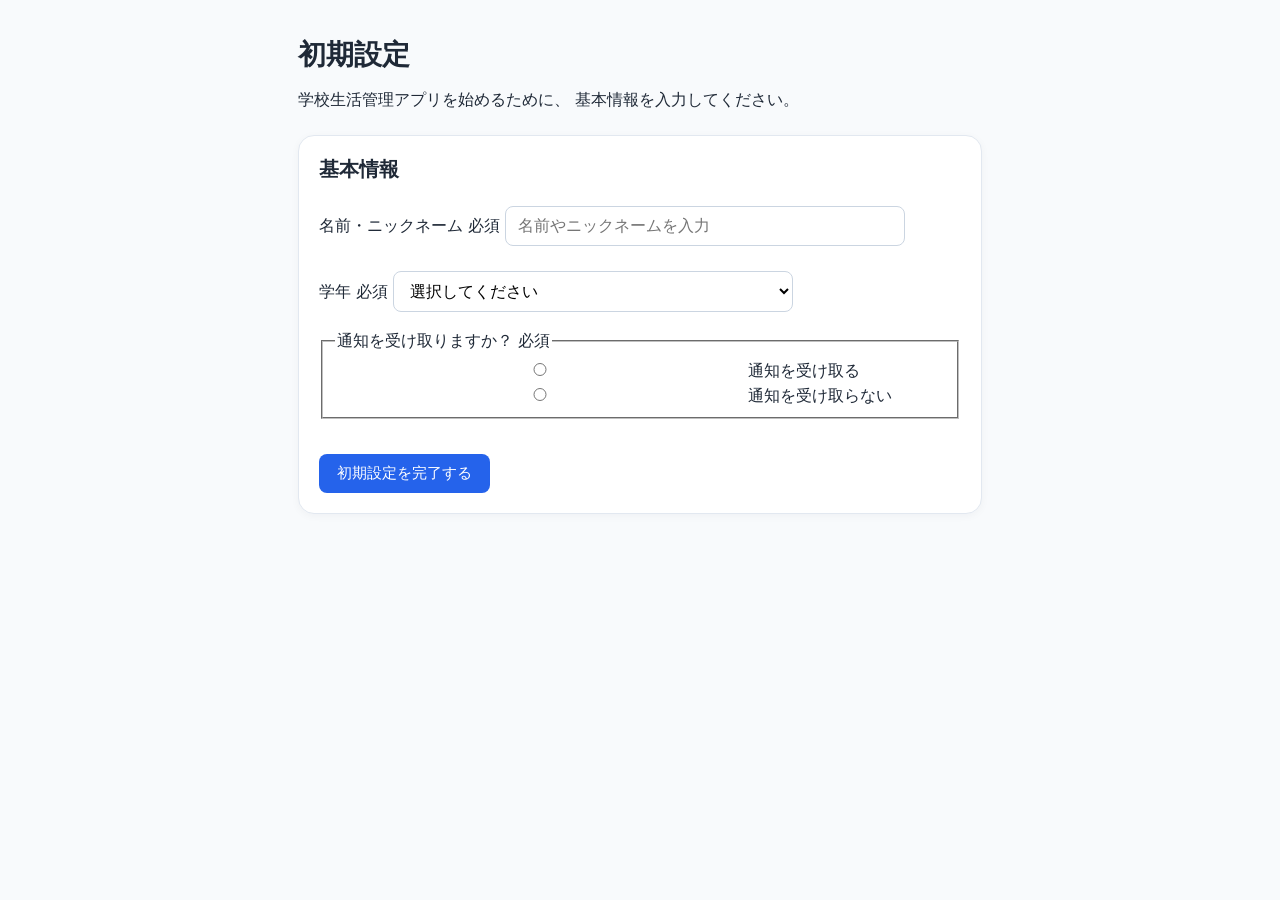
==== commit 7c892fe2: "Replace common.js with database.js in index.html" ====
--- a/index.html
+++ b/index.html
@@ -81,7 +81,8 @@
 
 
   <!-- 共通JavaScriptを読み込む -->
-  <script src="js/common.js"></script>
+  <script src="js/database.js"></script>
+<script src="js/common.js"></script>
 
 </body>
 </html>
--- a/css/common.css
+++ b/css/common.css
@@ -0,0 +1,210 @@
+/* =========================
+   全体
+========================= */
+
+* {
+  box-sizing: border-box;
+}
+
+body {
+  margin: 0;
+  padding-bottom: 76px;
+
+  font-family:
+    system-ui,
+    -apple-system,
+    BlinkMacSystemFont,
+    "Segoe UI",
+    sans-serif;
+
+  background: #f8fafc;
+  color: #1f2937;
+}
+
+
+/* =========================
+   ページ本体
+========================= */
+
+.page {
+  max-width: 720px;
+  margin: 0 auto;
+  padding: 24px 18px;
+}
+
+
+/* =========================
+   ページ上部
+========================= */
+
+.page-header {
+  margin-bottom: 24px;
+}
+
+.page-header h1 {
+  margin: 0 0 6px;
+  font-size: 28px;
+}
+
+.today {
+  margin: 0;
+  color: #64748b;
+}
+
+
+/* =========================
+   カード
+========================= */
+
+.card {
+  background: white;
+
+  border: 1px solid #e2e8f0;
+  border-radius: 16px;
+
+  padding: 20px;
+  margin-bottom: 16px;
+
+  box-shadow:
+    0 2px 8px rgba(15, 23, 42, 0.04);
+}
+
+.card h2 {
+  margin-top: 0;
+  font-size: 20px;
+}
+
+
+/* =========================
+   下部ナビゲーション
+========================= */
+
+.bottom-nav {
+  position: fixed;
+
+  left: 0;
+  right: 0;
+  bottom: 0;
+
+  height: 68px;
+
+  display: flex;
+  justify-content: center;
+
+  background: rgba(255, 255, 255, 0.96);
+
+  border-top: 1px solid #e2e8f0;
+
+  z-index: 100;
+}
+
+
+/* ナビゲーション内部 */
+
+.nav-inner {
+  width: 100%;
+  max-width: 720px;
+
+  display: grid;
+
+  grid-template-columns:
+    repeat(5, 1fr);
+}
+
+
+/* 各ボタン */
+
+.nav-link {
+  display: flex;
+
+  flex-direction: column;
+
+  align-items: center;
+  justify-content: center;
+
+  gap: 3px;
+
+  text-decoration: none;
+
+  color: #64748b;
+
+  font-size: 11px;
+}
+
+
+/* アイコン */
+
+.nav-link .icon {
+  font-size: 22px;
+  line-height: 1;
+}
+
+
+/* 現在開いているページ */
+
+.nav-link.active {
+  color: #2563eb;
+  font-weight: 700;
+}
+
+
+/* =========================
+   画面が大きい場合
+========================= */
+
+@media (min-width: 600px) {
+
+  .page {
+    padding-top: 36px;
+  }
+
+  .nav-link {
+    font-size: 12px;
+  }
+   /* =========================
+   入力フォーム
+========================= */
+
+input,
+select {
+  width: 100%;
+  max-width: 400px;
+
+  padding: 10px 12px;
+
+  margin-top: 6px;
+
+  font-size: 16px;
+
+  border: 1px solid #cbd5e1;
+
+  border-radius: 8px;
+
+  background: white;
+}
+
+
+/* 保存ボタン */
+
+button {
+  padding: 10px 18px;
+
+  border: none;
+
+  border-radius: 8px;
+
+  background: #2563eb;
+
+  color: white;
+
+  font-size: 15px;
+
+  cursor: pointer;
+}
+
+
+button:hover {
+  opacity: 0.85;
+}
+
+}
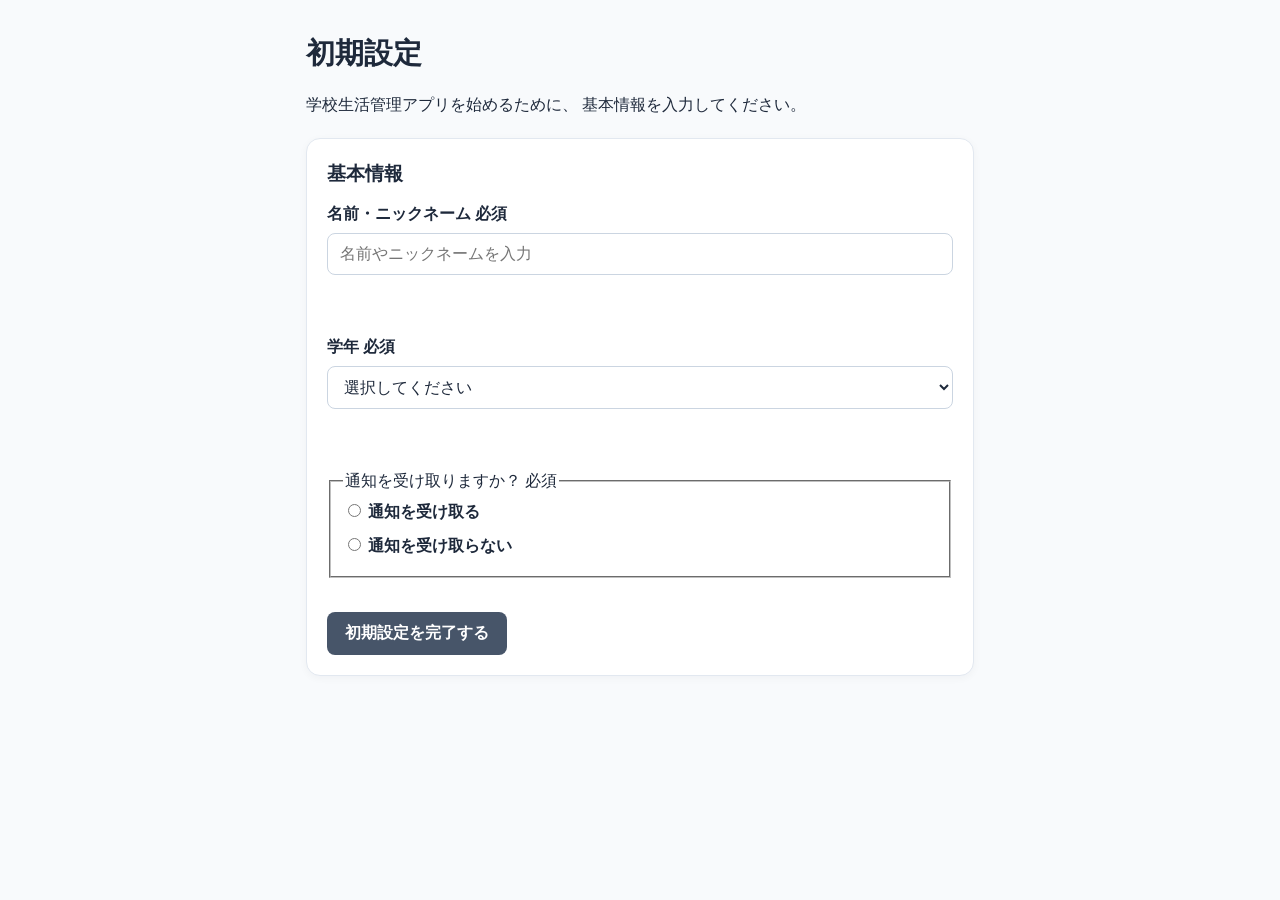
==== commit ee89e1c6: "Update index.html" ====
--- a/index.html
+++ b/index.html
@@ -27,12 +27,14 @@
     </header>
 
 
-    <!-- 今日の時間割 -->
-    <section class="card">
-      <h2>今日の時間割</h2>
+<!-- 今日の時間割 -->
+<section class="card">
+  <h2>今日の時間割</h2>
 
-      <p>ここに時間割を表示します。</p>
-    </section>
+  <div id="todayTimetable">
+    <p>時間割を読み込んでいます...</p>
+  </div>
+</section>
 
 
     <!-- 部活動・個人予定 -->
--- a/css/common.css
+++ b/css/common.css
@@ -1,210 +1,782 @@
-/* =========================
+/* ========================================
+   学校生活管理アプリ
+   共通CSS
+======================================== */
+
+
+/* ========================================
    全体
-========================= */
+======================================== */
 
 * {
   box-sizing: border-box;
 }
 
+
+html {
+  font-size: 16px;
+}
+
+
 body {
   margin: 0;
-  padding-bottom: 76px;
+
+  padding: 0 0 90px;
 
   font-family:
-    system-ui,
     -apple-system,
     BlinkMacSystemFont,
     "Segoe UI",
+    "Noto Sans JP",
     sans-serif;
 
   background: #f8fafc;
-  color: #1f2937;
-}
-
-
-/* =========================
-   ページ本体
-========================= */
+
+  color: #1e293b;
+
+  line-height: 1.6;
+}
+
+
+/* ========================================
+   ページ全体
+======================================== */
 
 .page {
-  max-width: 720px;
+
+  width: 100%;
+
+  max-width: 700px;
+
   margin: 0 auto;
-  padding: 24px 18px;
-}
-
-
-/* =========================
-   ページ上部
-========================= */
+
+  padding: 20px 16px 30px;
+
+}
+
+
+/* ========================================
+   ページヘッダー
+======================================== */
 
 .page-header {
-  margin-bottom: 24px;
-}
+
+  margin-bottom: 20px;
+
+}
+
 
 .page-header h1 {
-  margin: 0 0 6px;
-  font-size: 28px;
-}
-
-.today {
+
+  margin: 0 0 5px;
+
+  font-size: 1.8rem;
+
+  font-weight: 700;
+
+}
+
+
+.page-header .today {
+
   margin: 0;
+
   color: #64748b;
-}
-
-
-/* =========================
+
+  font-size: 0.95rem;
+
+}
+
+
+/* ========================================
    カード
-========================= */
+======================================== */
 
 .card {
-  background: white;
+
+  margin-bottom: 16px;
+
+  padding: 20px;
+
+  background: #ffffff;
 
   border: 1px solid #e2e8f0;
-  border-radius: 16px;
-
-  padding: 20px;
-  margin-bottom: 16px;
+
+  border-radius: 14px;
 
   box-shadow:
     0 2px 8px rgba(15, 23, 42, 0.04);
-}
+
+}
+
 
 .card h2 {
+
   margin-top: 0;
-  font-size: 20px;
-}
-
-
-/* =========================
+
+  margin-bottom: 12px;
+
+  font-size: 1.2rem;
+
+}
+
+
+.card p {
+
+  margin-top: 8px;
+
+  margin-bottom: 8px;
+
+}
+
+
+/* ========================================
+   ラベル
+======================================== */
+
+label {
+
+  display: block;
+
+  margin-bottom: 8px;
+
+  font-weight: 600;
+
+}
+
+
+/* ========================================
+   テキスト入力
+======================================== */
+
+input[type="text"],
+input[type="email"],
+input[type="number"],
+input[type="date"],
+input[type="time"],
+select,
+textarea {
+
+  width: 100%;
+
+  margin-top: 6px;
+
+  padding: 11px 12px;
+
+  font-size: 1rem;
+
+  font-family: inherit;
+
+  color: #1e293b;
+
+  background: #ffffff;
+
+  border: 1px solid #cbd5e1;
+
+  border-radius: 8px;
+
+  outline: none;
+
+  transition:
+    border-color 0.2s,
+    box-shadow 0.2s;
+
+}
+
+
+input[type="text"]:focus,
+input[type="email"]:focus,
+input[type="number"]:focus,
+input[type="date"]:focus,
+input[type="time"]:focus,
+select:focus,
+textarea:focus {
+
+  border-color: #94a3b8;
+
+  box-shadow:
+    0 0 0 3px rgba(148, 163, 184, 0.2);
+
+}
+
+
+textarea {
+
+  min-height: 100px;
+
+  resize: vertical;
+
+}
+
+
+/* ========================================
+   チェックボックス
+======================================== */
+
+input[type="checkbox"] {
+
+  width: 18px;
+
+  height: 18px;
+
+  accent-color: #64748b;
+
+}
+
+
+/* ========================================
+   ボタン
+======================================== */
+
+button {
+
+  padding: 11px 18px;
+
+  font-size: 1rem;
+
+  font-family: inherit;
+
+  font-weight: 600;
+
+  color: #ffffff;
+
+  background: #475569;
+
+  border: none;
+
+  border-radius: 8px;
+
+  cursor: pointer;
+
+  transition:
+    background 0.2s,
+    transform 0.1s;
+
+}
+
+
+button:hover {
+
+  background: #334155;
+
+}
+
+
+button:active {
+
+  transform: scale(0.98);
+
+}
+
+
+button:disabled {
+
+  background: #cbd5e1;
+
+  cursor: not-allowed;
+
+}
+
+
+/* ========================================
+   通常のリンクボタン
+======================================== */
+
+.button-link {
+
+  display: inline-block;
+
+  padding: 10px 16px;
+
+  color: #1e293b;
+
+  background: #e2e8f0;
+
+  border-radius: 8px;
+
+  text-decoration: none;
+
+  font-weight: 600;
+
+  transition: background 0.2s;
+
+}
+
+
+.button-link:hover {
+
+  background: #cbd5e1;
+
+}
+
+
+/* ========================================
+   保存完了メッセージ
+======================================== */
+
+.save-message {
+
+  min-height: 24px;
+
+  margin: 15px 0;
+
+  color: #16a34a;
+
+  font-weight: 600;
+
+}
+
+
+/* ========================================
+   教科・科目設定
+======================================== */
+
+.subject-container {
+
+  display: flex;
+
+  flex-direction: column;
+
+  gap: 15px;
+
+}
+
+
+.subject-card {
+
+  margin-bottom: 0;
+
+}
+
+
+.subject-card h2 {
+
+  margin-bottom: 15px;
+
+}
+
+
+/* 科目1つ分 */
+
+.subject-option {
+
+  display: flex;
+
+  align-items: center;
+
+  gap: 10px;
+
+  margin: 6px 0;
+
+  padding: 12px;
+
+  background: #f8fafc;
+
+  border-radius: 8px;
+
+  cursor: pointer;
+
+  font-weight: 400;
+
+  transition:
+    background 0.2s;
+
+}
+
+
+.subject-option:hover {
+
+  background: #f1f5f9;
+
+}
+
+
+.subject-option input {
+
+  flex-shrink: 0;
+
+  width: 18px;
+
+  height: 18px;
+
+  margin: 0;
+
+}
+
+
+.subject-option span {
+
+  flex: 1;
+
+}
+
+/* ==============================
+   持ち物設定
+   ============================== */
+
+.belongings-subject-item {
+  padding: 14px 0;
+  border-bottom: 1px solid #e2e8f0;
+}
+
+.belongings-subject-item h3 {
+  margin-bottom: 8px;
+  font-size: 1rem;
+}
+
+.subject-belongings-input {
+  width: 100%;
+  box-sizing: border-box;
+  padding: 10px 12px;
+  border: 1px solid #cbd5e1;
+  border-radius: 8px;
+  font-size: 0.95rem;
+}
+
+
+/* 毎日の持ち物 */
+
+.daily-belonging-item {
+  display: flex;
+  gap: 8px;
+  margin-bottom: 10px;
+}
+
+.daily-belonging-input {
+  flex: 1;
+  padding: 10px 12px;
+  border: 1px solid #cbd5e1;
+  border-radius: 8px;
+  font-size: 0.95rem;
+}
+
+.small-delete-button {
+  padding: 8px 12px;
+  border: none;
+  border-radius: 8px;
+  background: #e2e8f0;
+  cursor: pointer;
+}
+
+
+/* 今日の持ち物 */
+
+.today-belongings-list {
+  display: flex;
+  flex-direction: column;
+  gap: 10px;
+}
+
+.belonging-checkbox {
+  display: flex;
+  align-items: center;
+  gap: 10px;
+  padding: 12px;
+  background: #f8fafc;
+  border-radius: 10px;
+  cursor: pointer;
+}
+
+.belonging-checkbox input {
+  width: 18px;
+  height: 18px;
+}
+
+.belonging-checkbox input:checked + span {
+  text-decoration: line-through;
+  opacity: 0.55;
+}
+
+/* ========================================
    下部ナビゲーション
-========================= */
+======================================== */
 
 .bottom-nav {
+
   position: fixed;
 
   left: 0;
+
   right: 0;
+
   bottom: 0;
 
-  height: 68px;
-
-  display: flex;
+  z-index: 100;
+
+  background: rgba(255, 255, 255, 0.96);
+
+  border-top: 1px solid #e2e8f0;
+
+  box-shadow:
+    0 -2px 10px rgba(15, 23, 42, 0.05);
+
+}
+
+
+.nav-inner {
+
+  display: flex;
+
+  width: 100%;
+
+  max-width: 700px;
+
+  height: 72px;
+
+  margin: 0 auto;
+
+}
+
+
+.nav-link {
+
+  flex: 1;
+
+  display: flex;
+
+  flex-direction: column;
+
+  align-items: center;
+
   justify-content: center;
 
-  background: rgba(255, 255, 255, 0.96);
-
-  border-top: 1px solid #e2e8f0;
-
-  z-index: 100;
-}
-
-
-/* ナビゲーション内部 */
-
-.nav-inner {
+  gap: 3px;
+
+  color: #64748b;
+
+  text-decoration: none;
+
+  font-size: 0.72rem;
+
+  font-weight: 600;
+
+  transition:
+    color 0.2s,
+    background 0.2s;
+
+}
+
+
+.nav-link:hover {
+
+  color: #1e293b;
+
+  background: #f8fafc;
+
+}
+
+
+.nav-link .icon {
+
+  font-size: 1.35rem;
+
+  line-height: 1;
+
+}
+
+
+/* 現在いるページ */
+
+.nav-link.active {
+
+  color: #1e293b;
+
+}
+
+
+/* ========================================
+   ホーム画面
+======================================== */
+
+.timetable {
+
+  overflow-x: auto;
+
+}
+
+
+.timetable table {
+
   width: 100%;
-  max-width: 720px;
+
+  border-collapse: collapse;
+
+}
+
+
+.timetable th,
+.timetable td {
+
+  padding: 10px;
+
+  text-align: center;
+
+  border: 1px solid #e2e8f0;
+
+}
+
+
+.timetable th {
+
+  background: #f1f5f9;
+
+  font-weight: 600;
+
+}
+
+
+/* ========================================
+   持ち物
+======================================== */
+
+.belonging-item {
+
+  display: flex;
+
+  align-items: center;
+
+  gap: 10px;
+
+  padding: 12px 0;
+
+  border-bottom: 1px solid #e2e8f0;
+
+}
+
+
+.belonging-item:last-child {
+
+  border-bottom: none;
+
+}
+
+
+/* ========================================
+   やることリスト
+======================================== */
+
+.todo-item {
+
+  display: flex;
+
+  align-items: center;
+
+  gap: 10px;
+
+  padding: 12px 0;
+
+  border-bottom: 1px solid #e2e8f0;
+
+}
+
+
+.todo-item:last-child {
+
+  border-bottom: none;
+
+}
+
+
+/* ========================================
+   カレンダー
+======================================== */
+
+.calendar {
 
   display: grid;
 
   grid-template-columns:
-    repeat(5, 1fr);
-}
-
-
-/* 各ボタン */
-
-.nav-link {
-  display: flex;
-
-  flex-direction: column;
-
-  align-items: center;
-  justify-content: center;
-
-  gap: 3px;
-
-  text-decoration: none;
-
-  color: #64748b;
-
-  font-size: 11px;
-}
-
-
-/* アイコン */
-
-.nav-link .icon {
-  font-size: 22px;
-  line-height: 1;
-}
-
-
-/* 現在開いているページ */
-
-.nav-link.active {
-  color: #2563eb;
-  font-weight: 700;
-}
-
-
-/* =========================
-   画面が大きい場合
-========================= */
-
-@media (min-width: 600px) {
+    repeat(7, 1fr);
+
+  gap: 4px;
+
+}
+
+
+.calendar-day {
+
+  min-height: 70px;
+
+  padding: 6px;
+
+  background: #ffffff;
+
+  border: 1px solid #e2e8f0;
+
+  border-radius: 6px;
+
+}
+
+
+/* ========================================
+   スマートフォン対応
+======================================== */
+
+@media (max-width: 480px) {
 
   .page {
-    padding-top: 36px;
+
+    padding: 16px 12px 25px;
+
   }
 
+
+  .page-header h1 {
+
+    font-size: 1.5rem;
+
+  }
+
+
+  .card {
+
+    padding: 16px;
+
+    border-radius: 12px;
+
+  }
+
+
+  .nav-inner {
+
+    height: 68px;
+
+  }
+
+
   .nav-link {
-    font-size: 12px;
+
+    font-size: 0.65rem;
+
   }
-   /* =========================
-   入力フォーム
-========================= */
-
-input,
-select {
-  width: 100%;
-  max-width: 400px;
-
-  padding: 10px 12px;
-
-  margin-top: 6px;
-
-  font-size: 16px;
-
-  border: 1px solid #cbd5e1;
-
-  border-radius: 8px;
-
-  background: white;
-}
-
-
-/* 保存ボタン */
-
-button {
-  padding: 10px 18px;
-
-  border: none;
-
-  border-radius: 8px;
-
-  background: #2563eb;
-
-  color: white;
-
-  font-size: 15px;
-
-  cursor: pointer;
-}
-
-
-button:hover {
-  opacity: 0.85;
-}
-
-}
+
+
+  .nav-link .icon {
+
+    font-size: 1.2rem;
+
+  }
+
+
+  button {
+
+    width: 100%;
+
+  }
+
+}
+
+
+/* ========================================
+   PCなどの大きな画面
+======================================== */
+
+@media (min-width: 701px) {
+
+  .page {
+
+    padding-top: 30px;
+
+  }
+
+}
